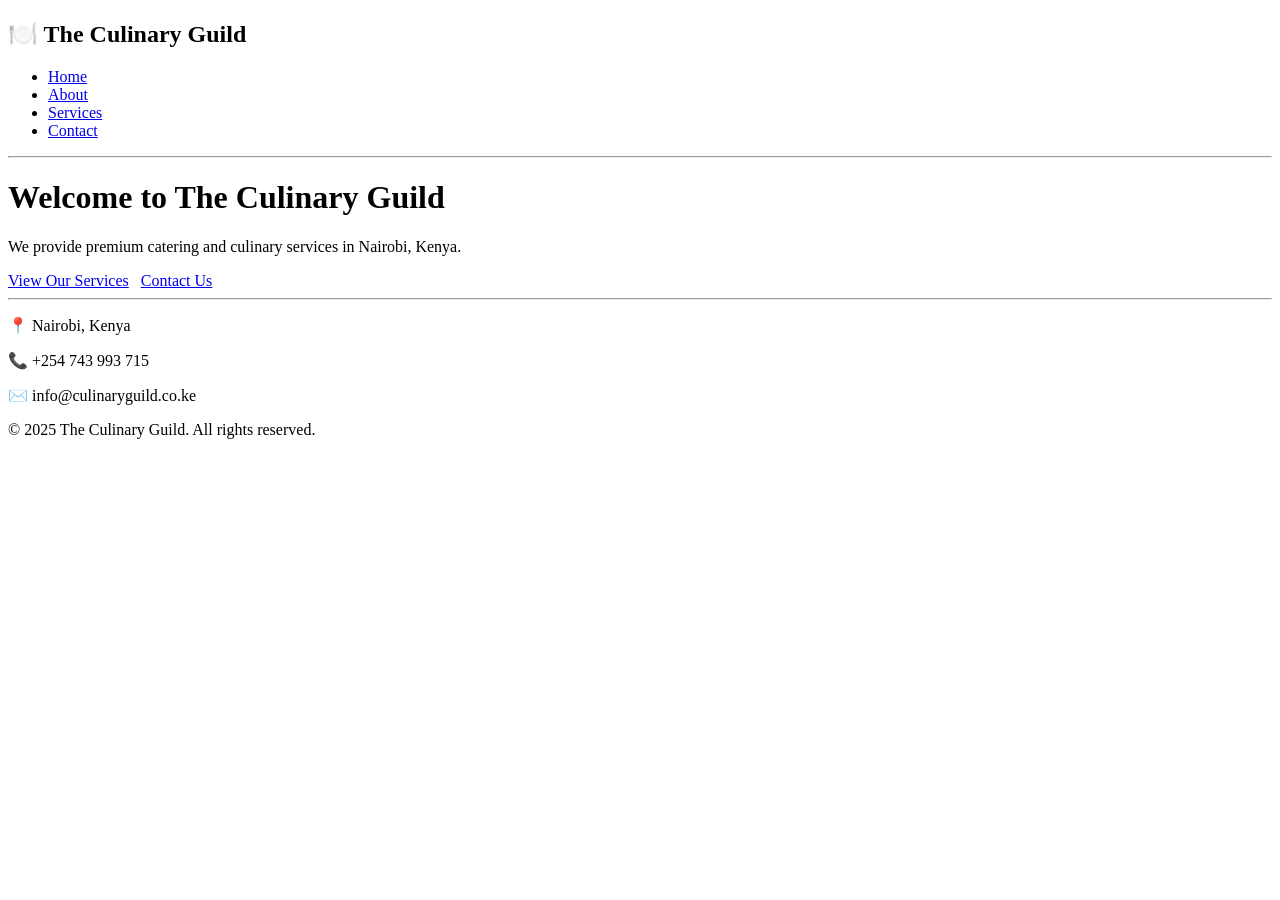
==== Index.html @ 1727cf06 "Add basic index.html with navbar and footer" ====
<!DOCTYPE html>
<html lang="en">
<head>
    <meta charset="UTF-8">
    <meta name="viewport" content="width=device-width, initial-scale=1.0">
    <title>The Culinary Guild</title>
</head>
<body>

    <!-- NAVBAR -->
    <nav>
        <h2>🍽️ The Culinary Guild</h2>
        <ul>
            <li><a href="index.html">Home</a></li>
            <li><a href="about.html">About</a></li>
            <li><a href="services.html">Services</a></li>
            <li><a href="contact.html">Contact</a></li>
        </ul>
    </nav>

    <hr>

    <!-- MAIN CONTENT -->
    <main>
        <h1>Welcome to The Culinary Guild</h1>
        <p>We provide premium catering and culinary services in Nairobi, Kenya.</p>
        <a href="services.html">View Our Services</a>
        &nbsp;
        <a href="contact.html">Contact Us</a>
    </main>

    <hr>

    <!-- FOOTER -->
    <footer>
        <p>📍 Nairobi, Kenya</p>
        <p>📞 +254 743 993 715</p>
        <p>✉️ info@culinaryguild.co.ke</p>
        <p>&copy; 2025 The Culinary Guild. All rights reserved.</p>
    </footer>

</body>
</html>
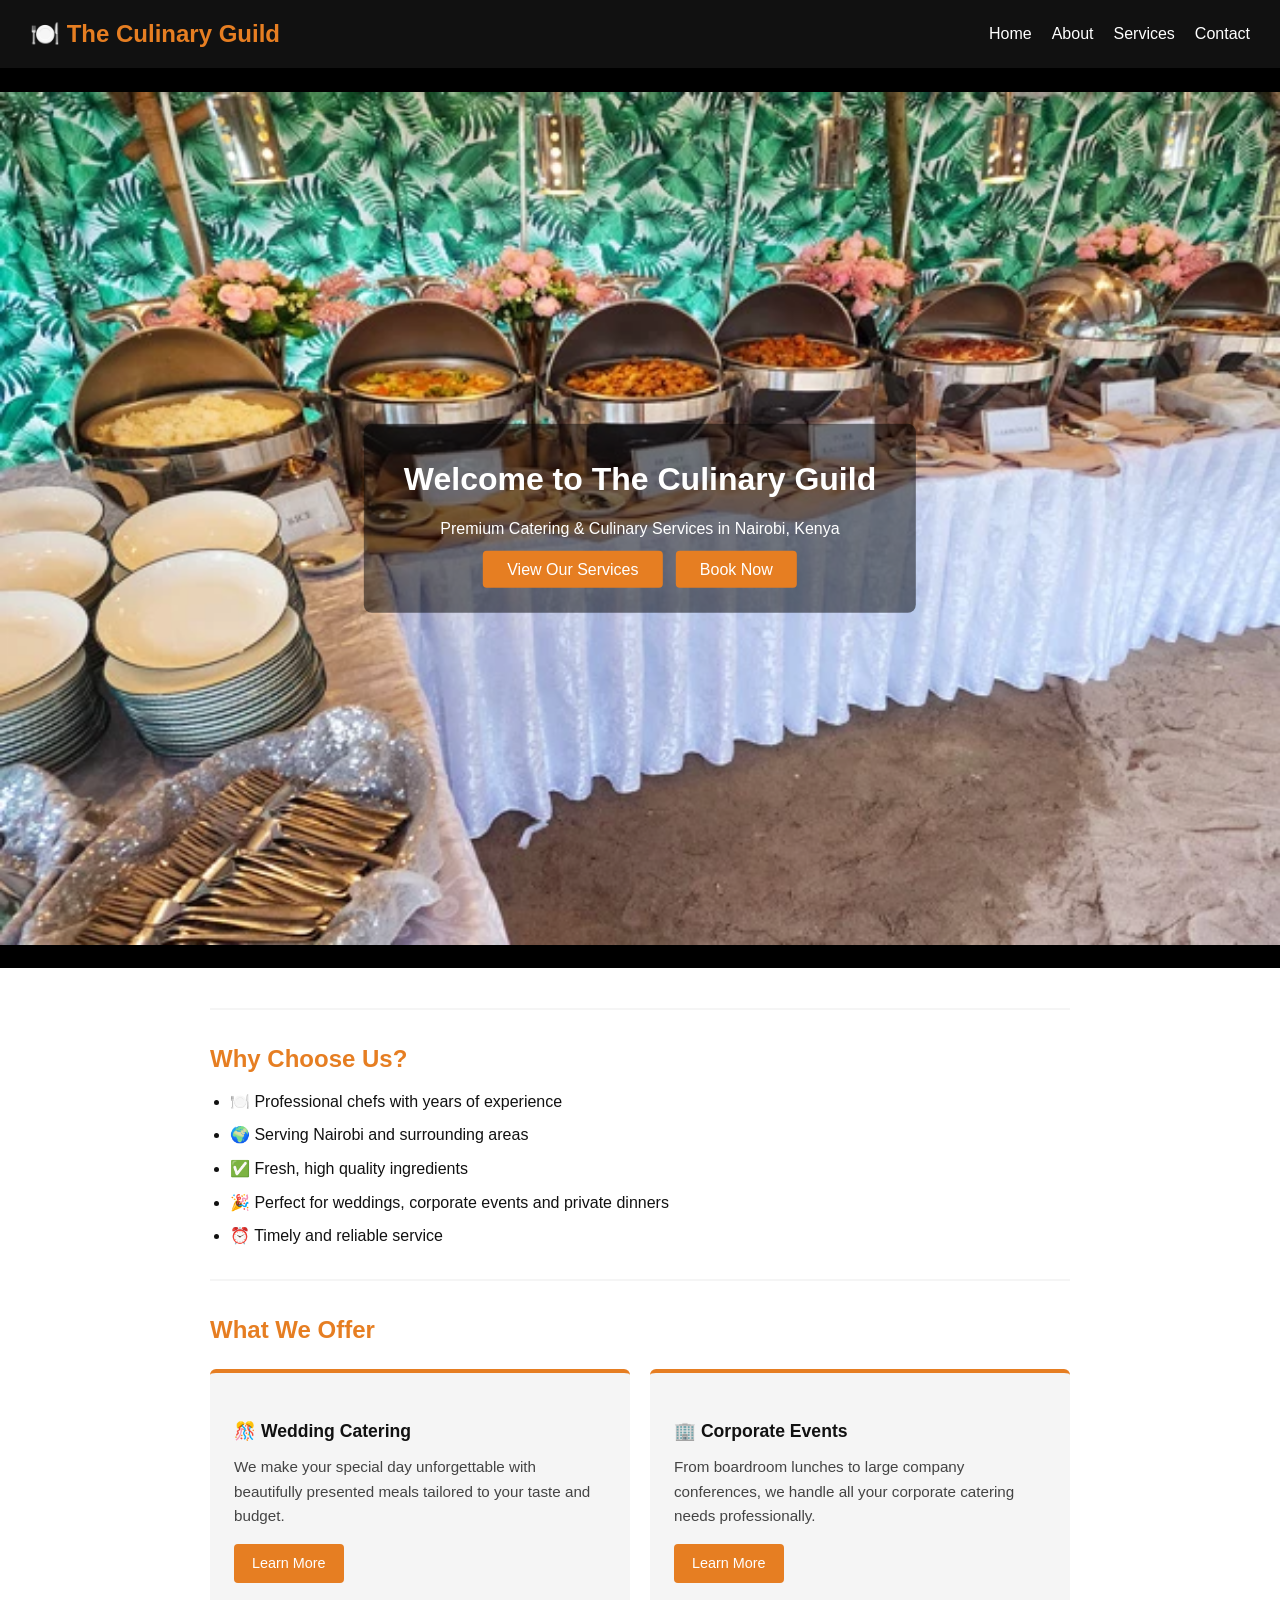
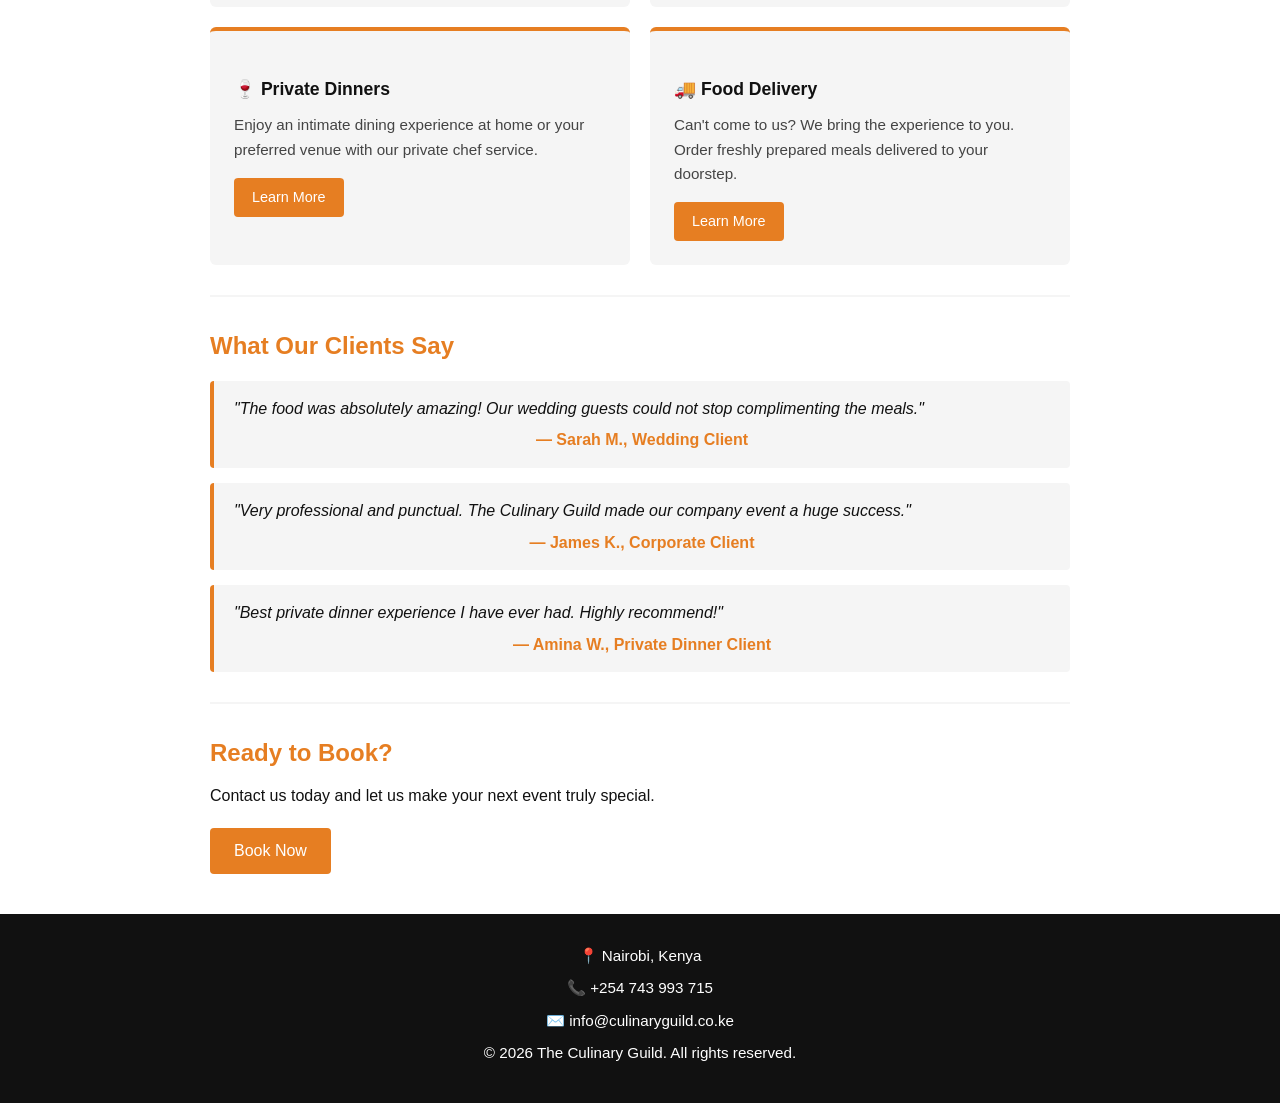
==== commit 48c053d8: "Add css in the website" ====
--- a/Index.html
+++ b/Index.html
@@ -3,6 +3,7 @@
 <head>
     <meta charset="UTF-8">
     <meta name="viewport" content="width=device-width, initial-scale=1.0">
+    <link rel="stylesheet" href="style.css">
     <title>The Culinary Guild</title>
 </head>
 <body>
@@ -18,26 +19,124 @@
         </ul>
     </nav>
 
-    <hr>
+    <!-- HERO / HEADER WITH IMAGES -->
+    <header class="hero">
+        <div class="slides">
+            <div class="slide active">
+                <img src="catering-service.webp" alt="Catering Service">
+            </div>
+            <div class="slide">
+                <img src="1c682c1e2eb0b78a.jpeg" alt="Food Buffet">
+            </div>
+            <div class="slide">
+                <img src="GES624-Catering-Professional-935x572.jpg" alt="Professional Catering">
+            </div>
+        </div>
+        <div class="hero-text">
+            <h1>Welcome to The Culinary Guild</h1>
+            <p>Premium Catering &amp; Culinary Services in Nairobi, Kenya</p>
+            <a href="services.html">View Our Services</a>
+            &nbsp;
+            <a href="contact.html">Book Now</a>
+        </div>
+    </header>
 
     <!-- MAIN CONTENT -->
     <main>
-        <h1>Welcome to The Culinary Guild</h1>
-        <p>We provide premium catering and culinary services in Nairobi, Kenya.</p>
-        <a href="services.html">View Our Services</a>
-        &nbsp;
-        <a href="contact.html">Contact Us</a>
+
+        <hr>
+
+        <!-- WHY CHOOSE US -->
+        <h2>Why Choose Us?</h2>
+        <ul>
+            <li>🍽️ Professional chefs with years of experience</li>
+            <li>🌍 Serving Nairobi and surrounding areas</li>
+            <li>✅ Fresh, high quality ingredients</li>
+            <li>🎉 Perfect for weddings, corporate events and private dinners</li>
+            <li>⏰ Timely and reliable service</li>
+        </ul>
+
+        <hr>
+
+        <!-- WHAT WE OFFER - CARDS -->
+        <h2>What We Offer</h2>
+
+        <div class="cards">
+            <div class="card">
+                <h3>🎊 Wedding Catering</h3>
+                <p>We make your special day unforgettable with beautifully presented meals tailored to your taste and budget.</p>
+                <a href="services.html">Learn More</a>
+            </div>
+            <div class="card">
+                <h3>🏢 Corporate Events</h3>
+                <p>From boardroom lunches to large company conferences, we handle all your corporate catering needs professionally.</p>
+                <a href="services.html">Learn More</a>
+            </div>
+            <div class="card">
+                <h3>🍷 Private Dinners</h3>
+                <p>Enjoy an intimate dining experience at home or your preferred venue with our private chef service.</p>
+                <a href="services.html">Learn More</a>
+            </div>
+            <div class="card">
+                <h3>🚚 Food Delivery</h3>
+                <p>Can't come to us? We bring the experience to you. Order freshly prepared meals delivered to your doorstep.</p>
+                <a href="services.html">Learn More</a>
+            </div>
+        </div>
+
+        <hr>
+
+        <!-- TESTIMONIALS -->
+        <h2>What Our Clients Say</h2>
+
+        <blockquote>
+            <p>"The food was absolutely amazing! Our wedding guests could not stop complimenting the meals."</p>
+            <footer>— Sarah M., Wedding Client</footer>
+        </blockquote>
+
+        <blockquote>
+            <p>"Very professional and punctual. The Culinary Guild made our company event a huge success."</p>
+            <footer>— James K., Corporate Client</footer>
+        </blockquote>
+
+        <blockquote>
+            <p>"Best private dinner experience I have ever had. Highly recommend!"</p>
+            <footer>— Amina W., Private Dinner Client</footer>
+        </blockquote>
+
+        <hr>
+
+        <!-- CALL TO ACTION -->
+        <h2>Ready to Book?</h2>
+        <p>Contact us today and let us make your next event truly special.</p>
+        <a href="contact.html">Book Now</a>
+
     </main>
-
-    <hr>
 
     <!-- FOOTER -->
     <footer>
         <p>📍 Nairobi, Kenya</p>
         <p>📞 +254 743 993 715</p>
         <p>✉️ info@culinaryguild.co.ke</p>
-        <p>&copy; 2025 The Culinary Guild. All rights reserved.</p>
+        <p>&copy; 2026 The Culinary Guild. All rights reserved.</p>
     </footer>
+
+    <script>
+        const slides = document.querySelectorAll('.slide');
+        let current = 0;
+
+        function showSlide(index) {
+            slides.forEach(slide => slide.classList.remove('active'));
+            slides[index].classList.add('active');
+        }
+
+        function nextSlide() {
+            current = (current + 1) % slides.length;
+            showSlide(current);
+        }
+
+        setInterval(nextSlide, 3000);
+    </script>
 
 </body>
 </html>
--- a/style.css
+++ b/style.css
@@ -0,0 +1,301 @@
+/* ── GLOBAL RESET ── */
+* {
+    margin: 0;
+    padding: 0;
+    box-sizing: border-box;
+}
+
+/* ── COLOURS ── */
+:root {
+    --white: #ffffff;
+    --orange: #e67e22;
+    --black: #111111;
+    --light-gray: #f5f5f5;
+    --dark-orange: #ca6f1e;
+}
+
+/* ── BODY ── */
+body {
+    font-family: Arial, sans-serif;
+    background-color: var(--white);
+    color: var(--black);
+    line-height: 1.6;
+}
+
+/* ── NAVBAR ── */
+nav {
+    background-color: var(--black);
+    padding: 15px 30px;
+    display: flex;
+    align-items: center;
+    justify-content: space-between;
+}
+
+nav h2 {
+    color: var(--orange);
+}
+
+nav ul {
+    list-style: none;
+    display: flex;
+    gap: 20px;
+}
+
+nav ul li a {
+    color: var(--white);
+    text-decoration: none;
+    font-size: 1rem;
+}
+
+nav ul li a:hover {
+    color: var(--orange);
+}
+
+/* ── HERO ── */
+.hero {
+    position: relative;
+    width: 100%;
+    height: 100vh;
+    overflow: hidden;
+    background-color: #000;
+}
+
+.slides {
+    width: 100%;
+    height: 100%;
+}
+
+.slide {
+    display: none;
+    width: 100%;
+    height: 100%;
+    opacity: 0;
+    transition: opacity 0.8s ease-in-out;
+}
+
+.slide.active {
+    display: block;
+    opacity: 1;
+}
+
+.slide img {
+    width: 100%;
+    height: 100vh;
+    object-fit: contain;
+}
+
+.hero-text {
+    position: absolute;
+    top: 50%;
+    left: 50%;
+    transform: translate(-50%, -50%);
+    text-align: center;
+    color: var(--white);
+    background-color: rgba(0, 0, 0, 0.5);
+    padding: 30px 40px;
+    border-radius: 8px;
+}
+
+.hero-text h1 {
+    font-size: 2rem;
+    color: var(--white);
+    margin-bottom: 10px;
+}
+
+.hero-text p {
+    font-size: 1rem;
+    color: var(--white);
+    margin-bottom: 16px;
+}
+
+.hero-text a {
+    background-color: var(--orange);
+    color: var(--white);
+    padding: 10px 24px;
+    text-decoration: none;
+    border-radius: 4px;
+    margin-top: 0;
+}
+
+.hero-text a:hover {
+    background-color: var(--dark-orange);
+}
+
+/* ── MAIN ── */
+main {
+    max-width: 900px;
+    margin: 40px auto;
+    padding: 0 20px;
+}
+
+main h1 {
+    font-size: 2rem;
+    color: var(--black);
+    margin-bottom: 10px;
+}
+
+main h2 {
+    font-size: 1.5rem;
+    color: var(--orange);
+    margin: 30px 0 10px;
+}
+
+main h3 {
+    font-size: 1.1rem;
+    color: var(--black);
+    margin: 20px 0 6px;
+}
+
+main p {
+    font-size: 1rem;
+    color: var(--black);
+    margin-bottom: 10px;
+}
+
+main ul {
+    padding-left: 20px;
+    margin-bottom: 10px;
+}
+
+main ul li {
+    margin-bottom: 8px;
+    font-size: 1rem;
+}
+
+/* ── LINKS / BUTTONS ── */
+main a {
+    display: inline-block;
+    background-color: var(--orange);
+    color: var(--white);
+    padding: 10px 24px;
+    text-decoration: none;
+    border-radius: 4px;
+    margin-top: 10px;
+}
+
+main a:hover {
+    background-color: var(--dark-orange);
+}
+
+/* ── CARDS ── */
+.cards {
+    display: grid;
+    grid-template-columns: repeat(2, 1fr);
+    gap: 20px;
+    margin-top: 20px;
+}
+
+.card {
+    background-color: var(--light-gray);
+    border-top: 4px solid var(--orange);
+    border-radius: 6px;
+    padding: 24px;
+}
+
+.card h3 {
+    font-size: 1.1rem;
+    margin-bottom: 10px;
+    color: var(--black);
+}
+
+.card p {
+    font-size: 0.95rem;
+    color: #444;
+    margin-bottom: 16px;
+}
+
+.card a {
+    background-color: var(--orange);
+    color: var(--white);
+    padding: 8px 18px;
+    border-radius: 4px;
+    text-decoration: none;
+    font-size: 0.9rem;
+    display: inline-block;
+    margin-top: 0;
+}
+
+.card a:hover {
+    background-color: var(--dark-orange);
+}
+
+/* ── BLOCKQUOTE ── */
+blockquote {
+    background-color: var(--light-gray);
+    border-left: 4px solid var(--orange);
+    padding: 15px 20px;
+    margin: 15px 0;
+    border-radius: 4px;
+}
+
+blockquote p {
+    font-style: italic;
+    margin-bottom: 6px;
+}
+
+blockquote footer {
+    font-weight: bold;
+    color: var(--orange);
+    background: none;
+    padding: 0;
+}
+
+/* ── HR ── */
+hr {
+    border: none;
+    border-top: 2px solid var(--light-gray);
+    margin: 30px 0;
+}
+
+/* ── FOOTER ── */
+footer {
+    background-color: var(--black);
+    color: var(--white);
+    text-align: center;
+    padding: 30px 20px;
+}
+
+footer p {
+    margin-bottom: 8px;
+    font-size: 0.95rem;
+}
+
+/* ── RESPONSIVE HERO ── */
+@media (max-width: 600px) {
+    .hero {
+        height: 100vh;
+    }
+    .slide img {
+        height: 100vh;
+    }
+    .hero-text h1 {
+        font-size: 1.2rem;
+    }
+    .hero-text {
+        padding: 16px 20px;
+        width: 90%;
+    }
+}
+
+/* ── RESPONSIVE ── */
+@media (max-width: 600px) {
+    nav {
+        flex-direction: column;
+        gap: 10px;
+        text-align: center;
+    }
+
+    nav ul {
+        flex-direction: column;
+        gap: 10px;
+        align-items: center;
+    }
+
+    .cards {
+        grid-template-columns: 1fr;
+    }
+
+    main h1 {
+        font-size: 1.5rem;
+    }
+}
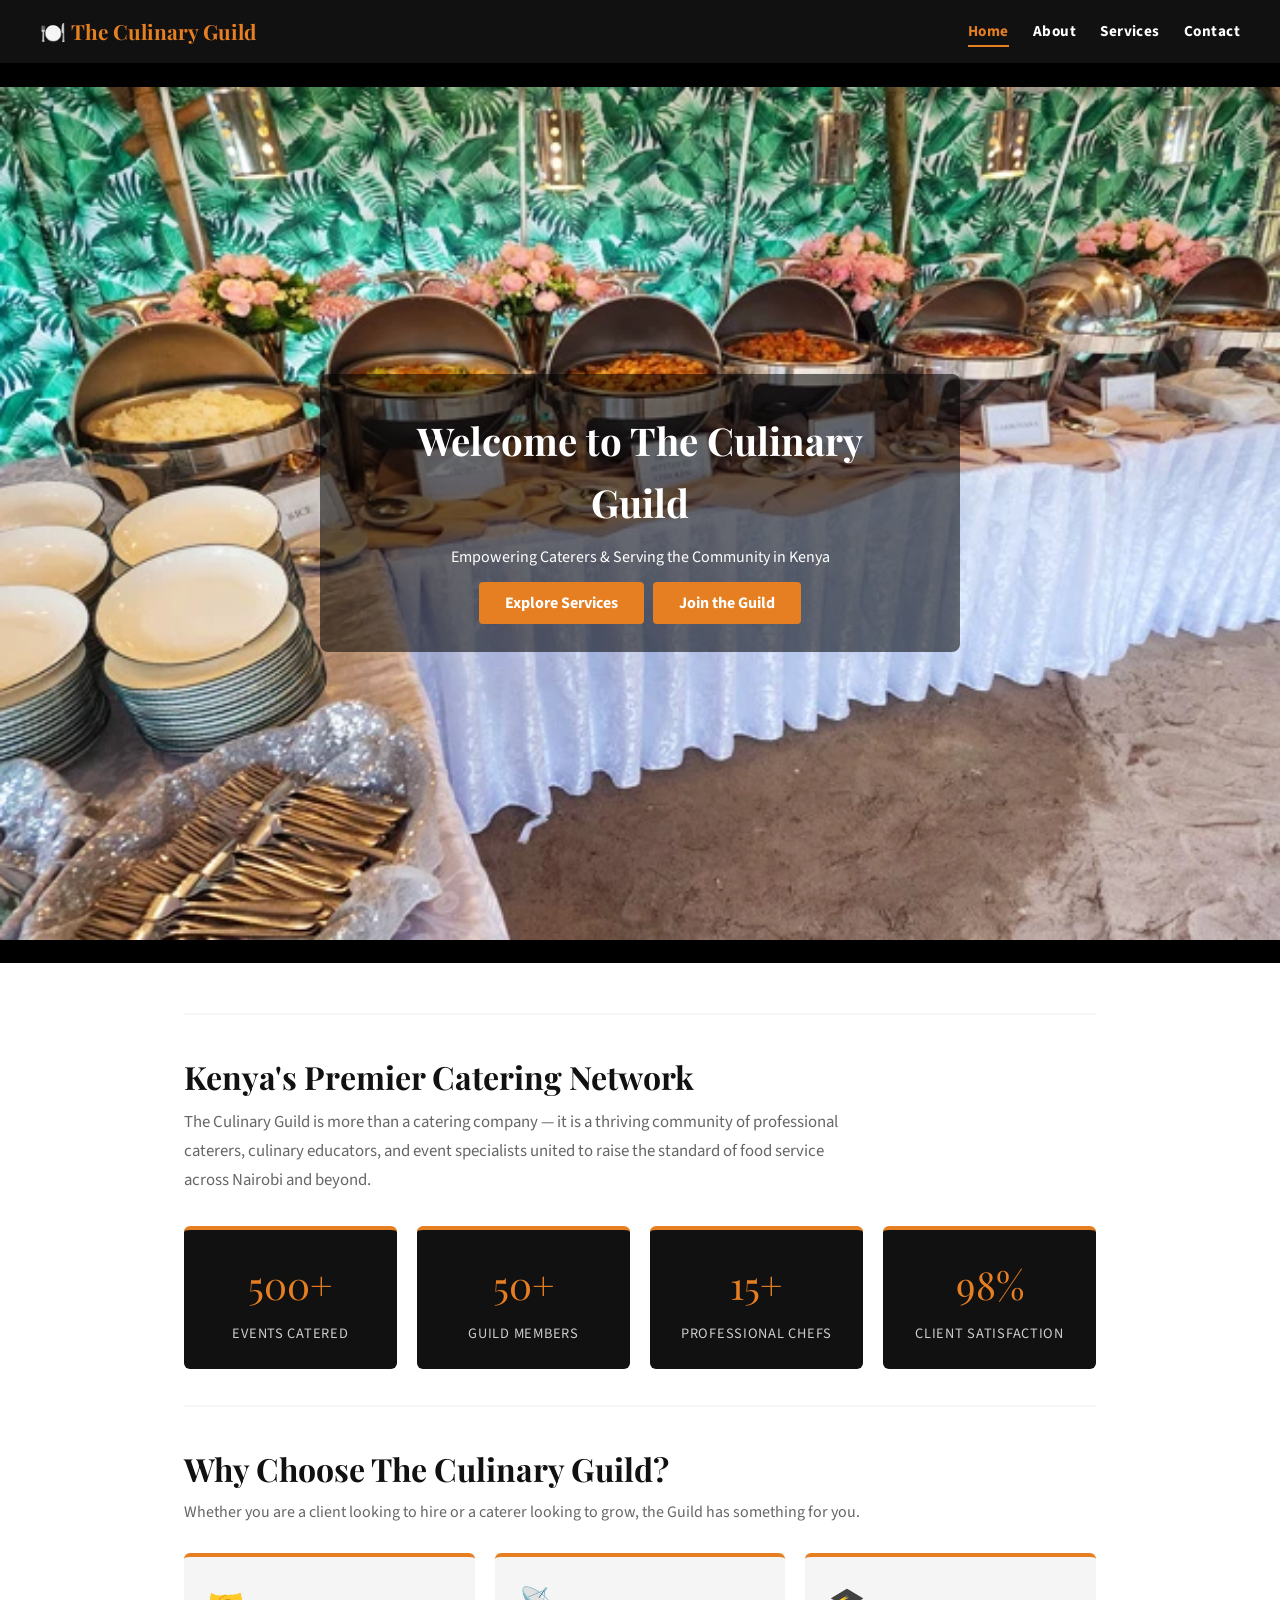
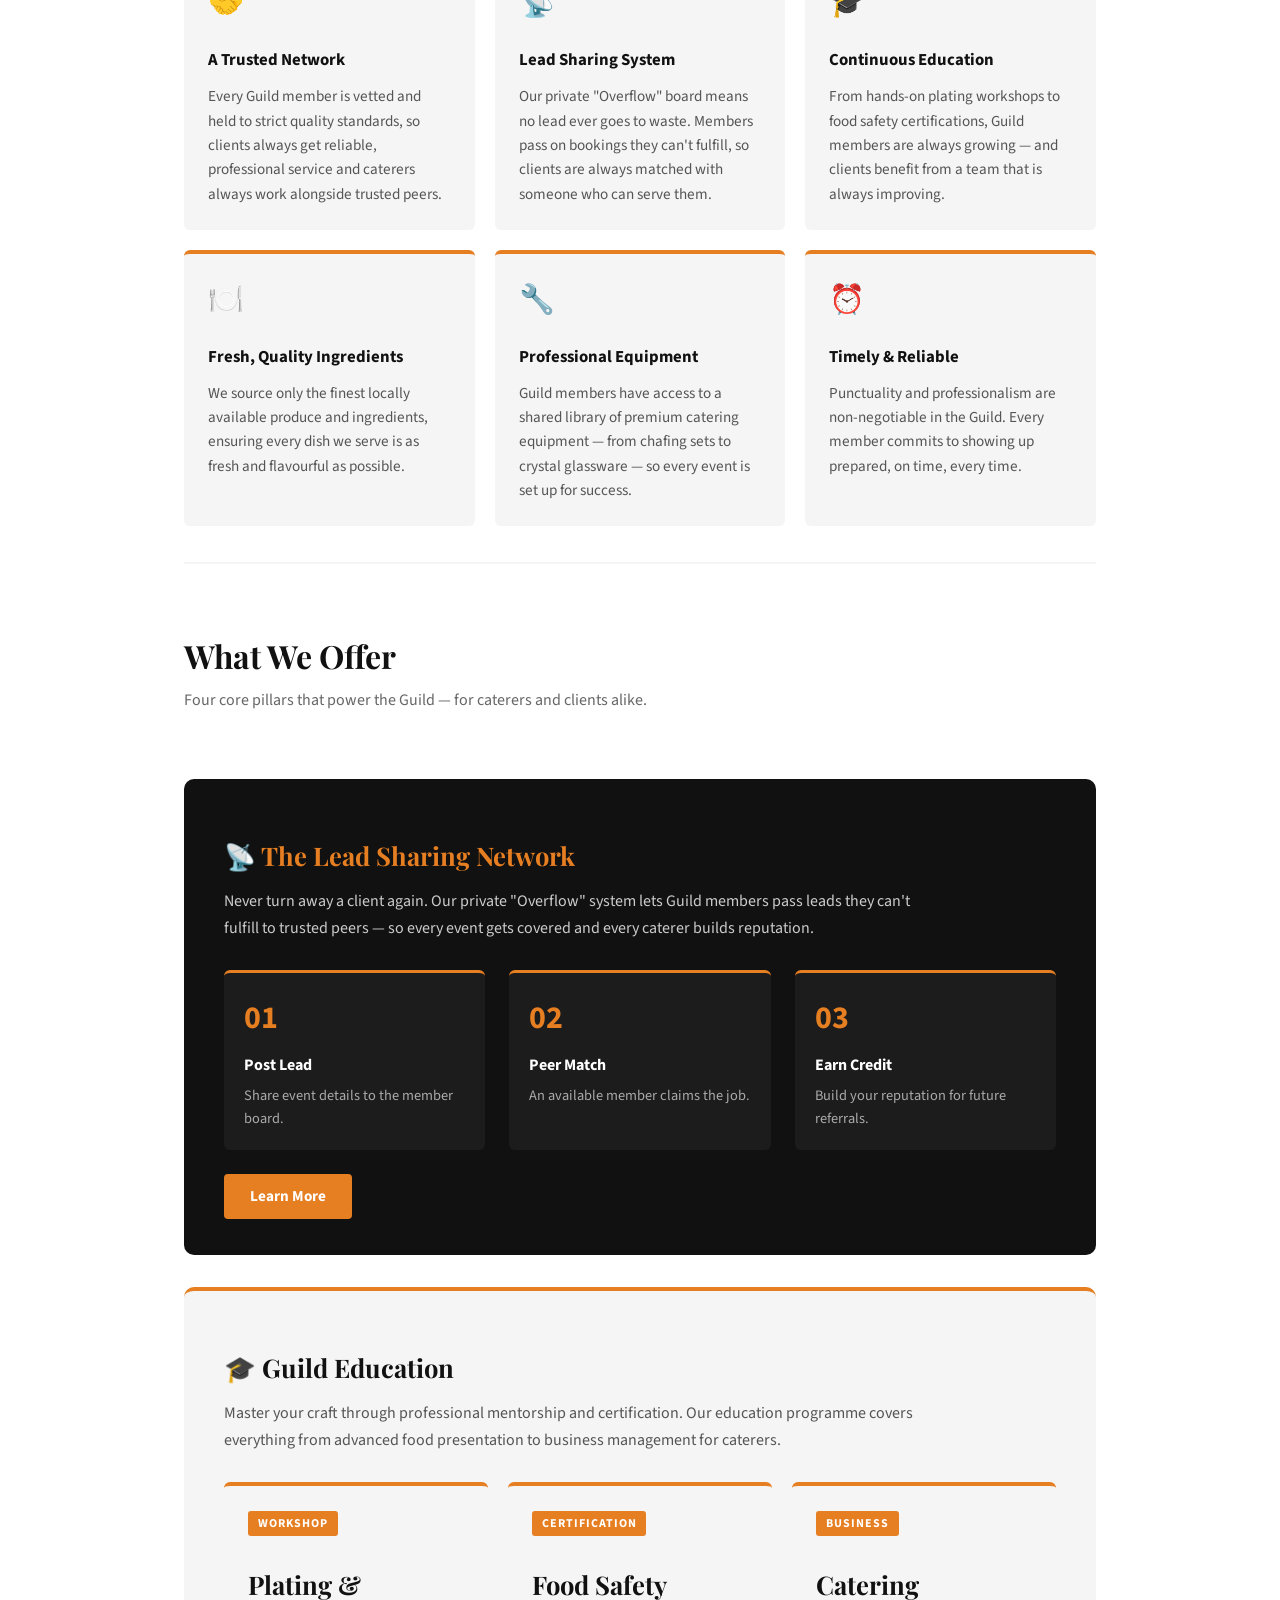
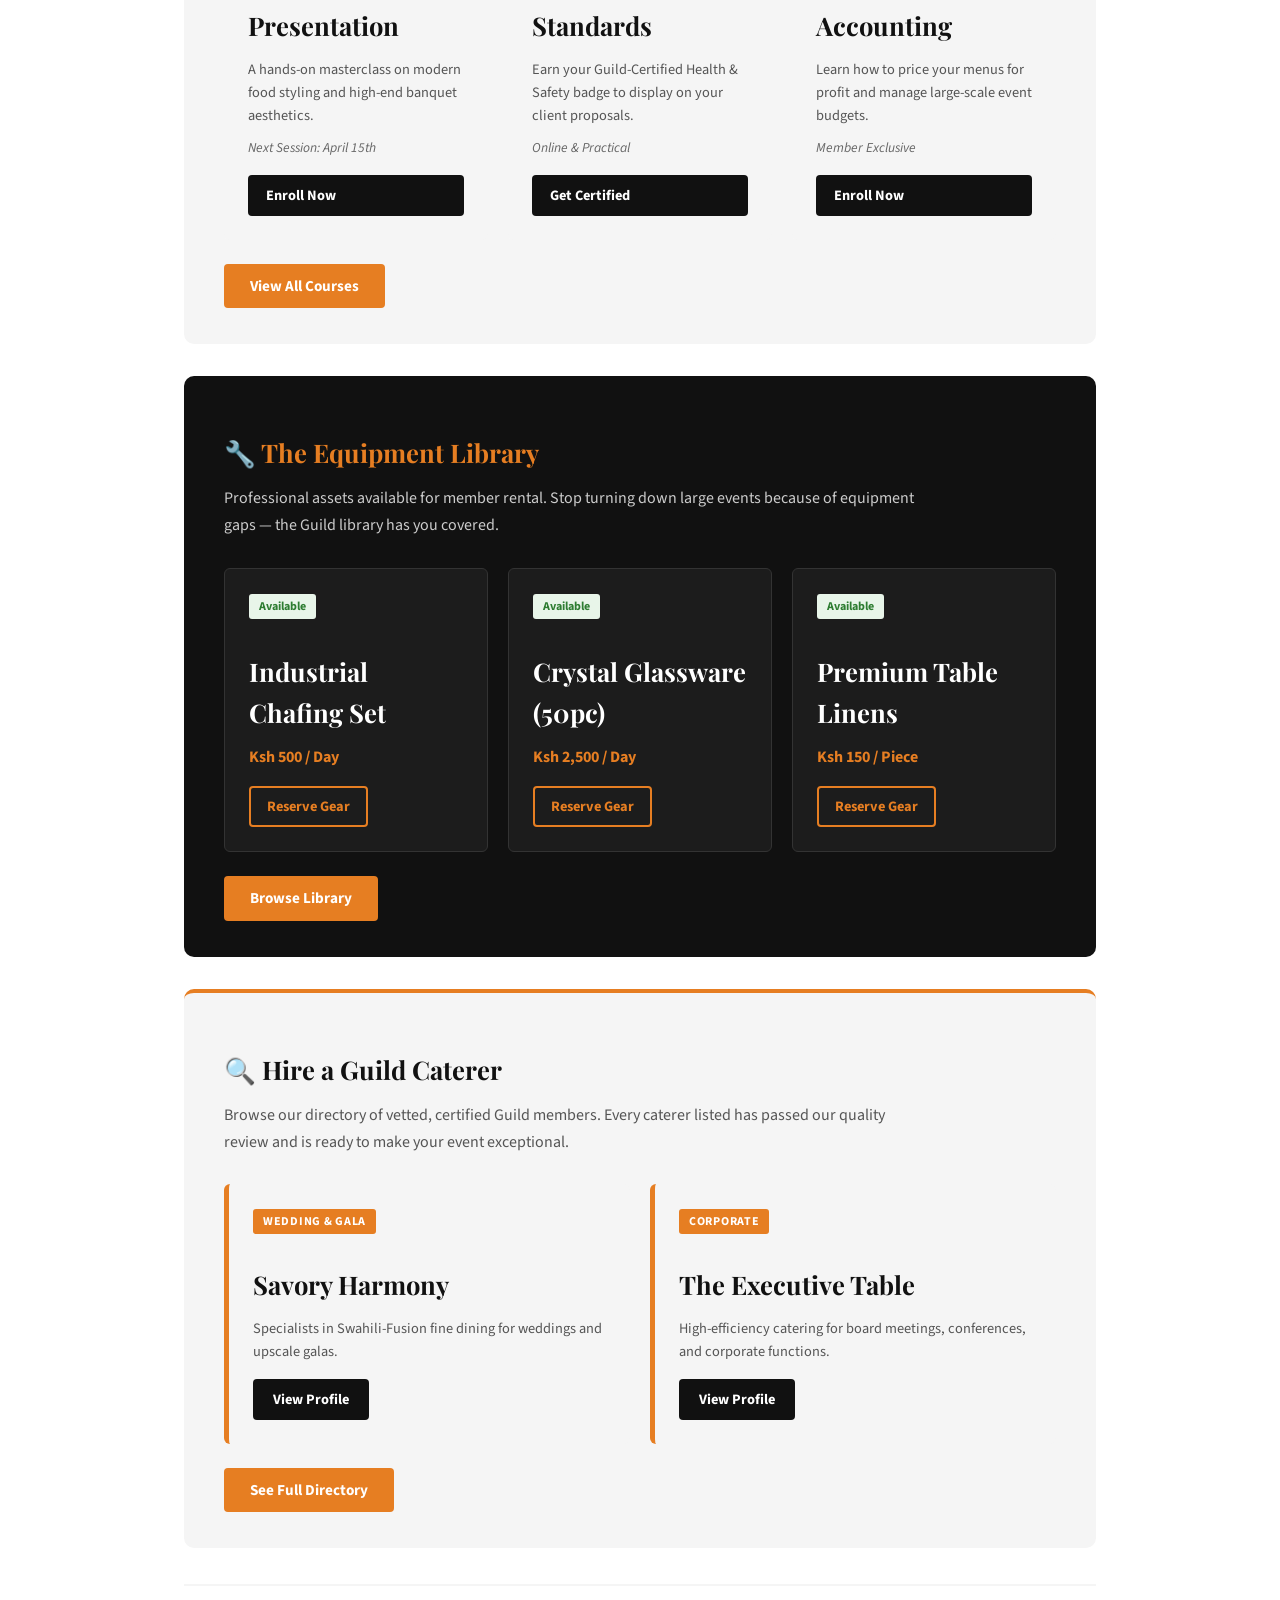
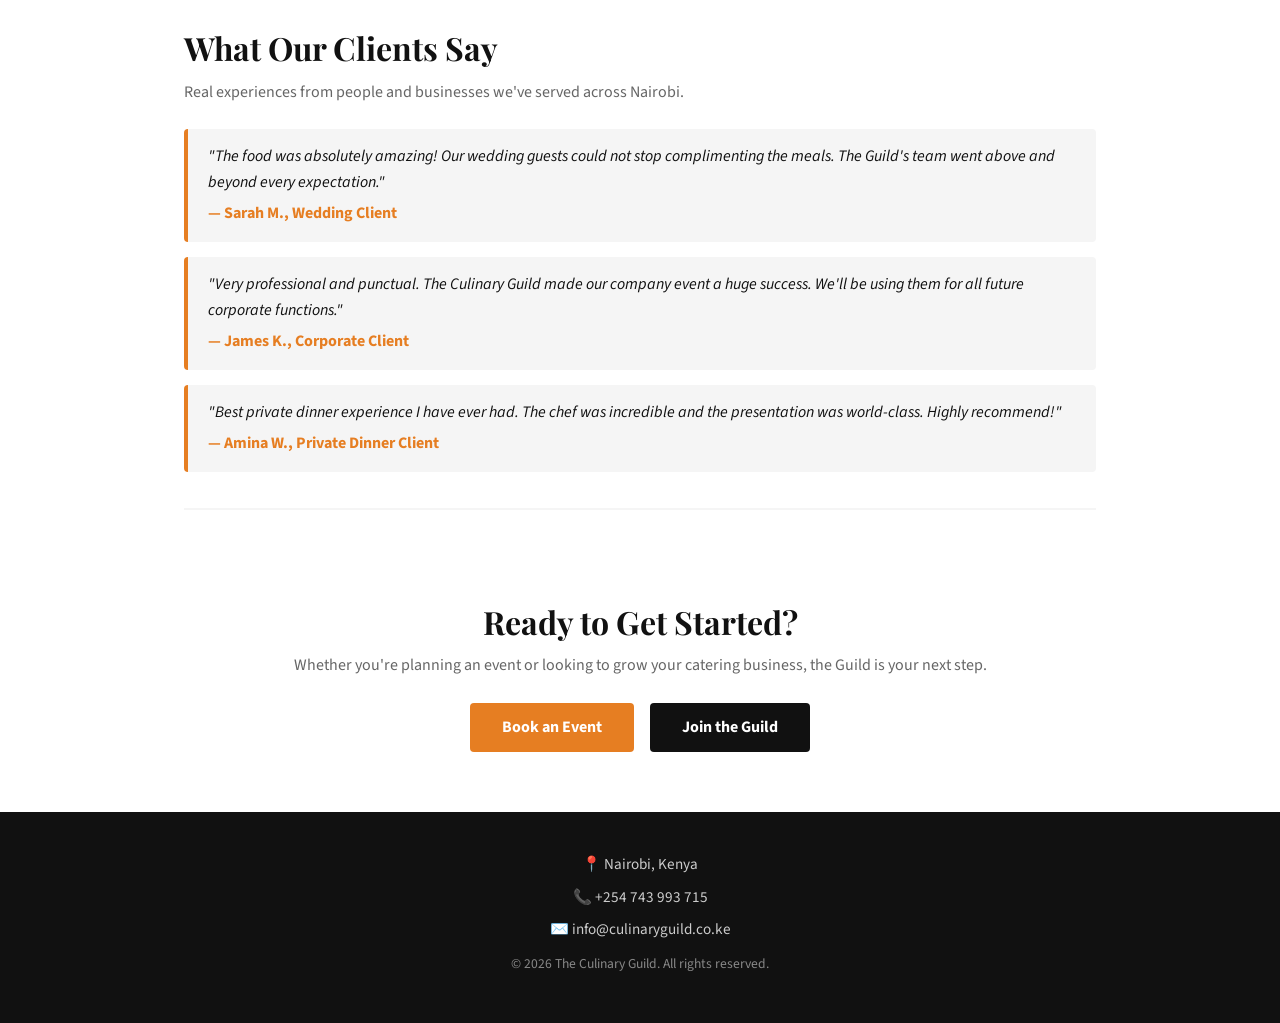
==== commit 2c10d914: "Add css in the website" ====
--- a/Index.html
+++ b/Index.html
@@ -3,23 +3,24 @@
 <head>
     <meta charset="UTF-8">
     <meta name="viewport" content="width=device-width, initial-scale=1.0">
+    <title>The Culinary Guild</title>
     <link rel="stylesheet" href="style.css">
-    <title>The Culinary Guild</title>
+    <link href="https://fonts.googleapis.com/css2?family=Playfair+Display:wght@700&family=Source+Sans+Pro:wght@400;700&display=swap" rel="stylesheet">
 </head>
 <body>
 
     <!-- NAVBAR -->
-    <nav>
-        <h2>🍽️ The Culinary Guild</h2>
-        <ul>
-            <li><a href="index.html">Home</a></li>
+    <nav class="navbar">
+        <h2 class="logo">🍽️ The Culinary Guild</h2>
+        <ul class="nav-links">
+            <li><a href="index.html" class="active">Home</a></li>
             <li><a href="about.html">About</a></li>
             <li><a href="services.html">Services</a></li>
             <li><a href="contact.html">Contact</a></li>
         </ul>
     </nav>
 
-    <!-- HERO / HEADER WITH IMAGES -->
+    <!-- HERO -->
     <header class="hero">
         <div class="slides">
             <div class="slide active">
@@ -34,91 +35,265 @@
         </div>
         <div class="hero-text">
             <h1>Welcome to The Culinary Guild</h1>
-            <p>Premium Catering &amp; Culinary Services in Nairobi, Kenya</p>
-            <a href="services.html">View Our Services</a>
+            <p>Empowering Caterers &amp; Serving the Community in Kenya</p>
+            <a href="services.html">Explore Services</a>
             &nbsp;
-            <a href="contact.html">Book Now</a>
+            <a href="contact.html">Join the Guild</a>
         </div>
     </header>
 
-    <!-- MAIN CONTENT -->
     <main>
 
         <hr>
 
-        <!-- WHY CHOOSE US -->
-        <h2>Why Choose Us?</h2>
-        <ul>
-            <li>🍽️ Professional chefs with years of experience</li>
-            <li>🌍 Serving Nairobi and surrounding areas</li>
-            <li>✅ Fresh, high quality ingredients</li>
-            <li>🎉 Perfect for weddings, corporate events and private dinners</li>
-            <li>⏰ Timely and reliable service</li>
-        </ul>
-
-        <hr>
-
-        <!-- WHAT WE OFFER - CARDS -->
-        <h2>What We Offer</h2>
-
-        <div class="cards">
-            <div class="card">
-                <h3>🎊 Wedding Catering</h3>
-                <p>We make your special day unforgettable with beautifully presented meals tailored to your taste and budget.</p>
-                <a href="services.html">Learn More</a>
-            </div>
-            <div class="card">
-                <h3>🏢 Corporate Events</h3>
-                <p>From boardroom lunches to large company conferences, we handle all your corporate catering needs professionally.</p>
-                <a href="services.html">Learn More</a>
-            </div>
-            <div class="card">
-                <h3>🍷 Private Dinners</h3>
-                <p>Enjoy an intimate dining experience at home or your preferred venue with our private chef service.</p>
-                <a href="services.html">Learn More</a>
-            </div>
-            <div class="card">
-                <h3>🚚 Food Delivery</h3>
-                <p>Can't come to us? We bring the experience to you. Order freshly prepared meals delivered to your doorstep.</p>
-                <a href="services.html">Learn More</a>
-            </div>
+        <!-- INTRO STATEMENT -->
+        <section class="intro-section">
+            <div class="section-header">
+                <h2>Kenya's Premier Catering Network</h2>
+                <p>The Culinary Guild is more than a catering company — it is a thriving community of professional caterers, culinary educators, and event specialists united to raise the standard of food service across Nairobi and beyond.</p>
+            </div>
+            <div class="stats-row">
+                <div class="stat-box">
+                    <span class="stat-num">500+</span>
+                    <span class="stat-label">Events Catered</span>
+                </div>
+                <div class="stat-box">
+                    <span class="stat-num">50+</span>
+                    <span class="stat-label">Guild Members</span>
+                </div>
+                <div class="stat-box">
+                    <span class="stat-num">15+</span>
+                    <span class="stat-label">Professional Chefs</span>
+                </div>
+                <div class="stat-box">
+                    <span class="stat-num">98%</span>
+                    <span class="stat-label">Client Satisfaction</span>
+                </div>
+            </div>
+        </section>
+
+        <hr>
+
+        <!-- WHY CHOOSE US — matching services page values -->
+        <section class="why-section">
+            <div class="section-header">
+                <h2>Why Choose The Culinary Guild?</h2>
+                <p>Whether you are a client looking to hire or a caterer looking to grow, the Guild has something for you.</p>
+            </div>
+
+            <div class="why-grid">
+                <div class="why-card">
+                    <span class="why-icon">🤝</span>
+                    <h3>A Trusted Network</h3>
+                    <p>Every Guild member is vetted and held to strict quality standards, so clients always get reliable, professional service and caterers always work alongside trusted peers.</p>
+                </div>
+                <div class="why-card">
+                    <span class="why-icon">📡</span>
+                    <h3>Lead Sharing System</h3>
+                    <p>Our private "Overflow" board means no lead ever goes to waste. Members pass on bookings they can't fulfill, so clients are always matched with someone who can serve them.</p>
+                </div>
+                <div class="why-card">
+                    <span class="why-icon">🎓</span>
+                    <h3>Continuous Education</h3>
+                    <p>From hands-on plating workshops to food safety certifications, Guild members are always growing — and clients benefit from a team that is always improving.</p>
+                </div>
+                <div class="why-card">
+                    <span class="why-icon">🍽️</span>
+                    <h3>Fresh, Quality Ingredients</h3>
+                    <p>We source only the finest locally available produce and ingredients, ensuring every dish we serve is as fresh and flavourful as possible.</p>
+                </div>
+                <div class="why-card">
+                    <span class="why-icon">🔧</span>
+                    <h3>Professional Equipment</h3>
+                    <p>Guild members have access to a shared library of premium catering equipment — from chafing sets to crystal glassware — so every event is set up for success.</p>
+                </div>
+                <div class="why-card">
+                    <span class="why-icon">⏰</span>
+                    <h3>Timely &amp; Reliable</h3>
+                    <p>Punctuality and professionalism are non-negotiable in the Guild. Every member commits to showing up prepared, on time, every time.</p>
+                </div>
+            </div>
+        </section>
+
+        <hr>
+
+        <!-- WHAT WE OFFER — matching services page exactly -->
+        <section class="offer-section">
+            <div class="section-header">
+                <h2>What We Offer</h2>
+                <p>Four core pillars that power the Guild — for caterers and clients alike.</p>
+            </div>
+
+            <!-- Lead Sharing -->
+            <div class="offer-block dark">
+                <div class="offer-text">
+                    <h3>📡 The Lead Sharing Network</h3>
+                    <p>Never turn away a client again. Our private "Overflow" system lets Guild members pass leads they can't fulfill to trusted peers — so every event gets covered and every caterer builds reputation.</p>
+                    <div class="process-steps">
+                        <div class="step">
+                            <span class="step-num">01</span>
+                            <h4>Post Lead</h4>
+                            <p>Share event details to the member board.</p>
+                        </div>
+                        <div class="step">
+                            <span class="step-num">02</span>
+                            <h4>Peer Match</h4>
+                            <p>An available member claims the job.</p>
+                        </div>
+                        <div class="step">
+                            <span class="step-num">03</span>
+                            <h4>Earn Credit</h4>
+                            <p>Build your reputation for future referrals.</p>
+                        </div>
+                    </div>
+                </div>
+                <a href="services.html" class="offer-link">Learn More</a>
+            </div>
+
+            <!-- Guild Education -->
+            <div class="offer-block light">
+                <div class="offer-text">
+                    <h3>🎓 Guild Education</h3>
+                    <p>Master your craft through professional mentorship and certification. Our education programme covers everything from advanced food presentation to business management for caterers.</p>
+                    <div class="education-grid home-edu-grid">
+                        <div class="edu-card">
+                            <div class="edu-content">
+                                <span class="edu-category">Workshop</span>
+                                <h3>Plating &amp; Presentation</h3>
+                                <p>A hands-on masterclass on modern food styling and high-end banquet aesthetics.</p>
+                                <span class="edu-date">Next Session: April 15th</span>
+                            </div>
+                            <a href="services.html" class="edu-link">Enroll Now</a>
+                        </div>
+                        <div class="edu-card">
+                            <div class="edu-content">
+                                <span class="edu-category">Certification</span>
+                                <h3>Food Safety Standards</h3>
+                                <p>Earn your Guild-Certified Health &amp; Safety badge to display on your client proposals.</p>
+                                <span class="edu-date">Online &amp; Practical</span>
+                            </div>
+                            <a href="services.html" class="edu-link">Get Certified</a>
+                        </div>
+                        <div class="edu-card">
+                            <div class="edu-content">
+                                <span class="edu-category">Business</span>
+                                <h3>Catering Accounting</h3>
+                                <p>Learn how to price your menus for profit and manage large-scale event budgets.</p>
+                                <span class="edu-date">Member Exclusive</span>
+                            </div>
+                            <a href="services.html" class="edu-link">Enroll Now</a>
+                        </div>
+                    </div>
+                </div>
+                <a href="services.html" class="offer-link">View All Courses</a>
+            </div>
+
+            <!-- Equipment Library -->
+            <div class="offer-block dark">
+                <div class="offer-text">
+                    <h3>🔧 The Equipment Library</h3>
+                    <p>Professional assets available for member rental. Stop turning down large events because of equipment gaps — the Guild library has you covered.</p>
+                    <div class="inventory-grid">
+                        <div class="item-card">
+                            <span class="badge">Available</span>
+                            <h3>Industrial Chafing Set</h3>
+                            <span class="price">Ksh 500 / Day</span>
+                            <a href="services.html" class="btn-outline">Reserve Gear</a>
+                        </div>
+                        <div class="item-card">
+                            <span class="badge">Available</span>
+                            <h3>Crystal Glassware (50pc)</h3>
+                            <span class="price">Ksh 2,500 / Day</span>
+                            <a href="services.html" class="btn-outline">Reserve Gear</a>
+                        </div>
+                        <div class="item-card">
+                            <span class="badge">Available</span>
+                            <h3>Premium Table Linens</h3>
+                            <span class="price">Ksh 150 / Piece</span>
+                            <a href="services.html" class="btn-outline">Reserve Gear</a>
+                        </div>
+                    </div>
+                </div>
+                <a href="services.html" class="offer-link">Browse Library</a>
+            </div>
+
+            <!-- Caterer Directory -->
+            <div class="offer-block light">
+                <div class="offer-text">
+                    <h3>🔍 Hire a Guild Caterer</h3>
+                    <p>Browse our directory of vetted, certified Guild members. Every caterer listed has passed our quality review and is ready to make your event exceptional.</p>
+                    <div class="caterer-grid">
+                        <article class="caterer-card">
+                            <div class="card-info">
+                                <span class="tag">Wedding &amp; Gala</span>
+                                <h3>Savory Harmony</h3>
+                                <p>Specialists in Swahili-Fusion fine dining for weddings and upscale galas.</p>
+                                <a href="services.html" class="btn-solid">View Profile</a>
+                            </div>
+                        </article>
+                        <article class="caterer-card">
+                            <div class="card-info">
+                                <span class="tag">Corporate</span>
+                                <h3>The Executive Table</h3>
+                                <p>High-efficiency catering for board meetings, conferences, and corporate functions.</p>
+                                <a href="services.html" class="btn-solid">View Profile</a>
+                            </div>
+                        </article>
+                    </div>
+                </div>
+                <a href="services.html" class="offer-link">See Full Directory</a>
+            </div>
+        </section>
+
+        <hr>
+
+        <!-- TESTIMONIALS -->
+        <section>
+            <div class="section-header">
+                <h2>What Our Clients Say</h2>
+                <p>Real experiences from people and businesses we've served across Nairobi.</p>
+            </div>
+
+            <blockquote>
+                <p>"The food was absolutely amazing! Our wedding guests could not stop complimenting the meals. The Guild's team went above and beyond every expectation."</p>
+                <footer>— Sarah M., Wedding Client</footer>
+            </blockquote>
+
+            <blockquote>
+                <p>"Very professional and punctual. The Culinary Guild made our company event a huge success. We'll be using them for all future corporate functions."</p>
+                <footer>— James K., Corporate Client</footer>
+            </blockquote>
+
+            <blockquote>
+                <p>"Best private dinner experience I have ever had. The chef was incredible and the presentation was world-class. Highly recommend!"</p>
+                <footer>— Amina W., Private Dinner Client</footer>
+            </blockquote>
+        </section>
+
+        <hr>
+
+        <!-- CALL TO ACTION -->
+        <section class="cta-section">
+            <div class="section-header">
+                <h2>Ready to Get Started?</h2>
+                <p>Whether you're planning an event or looking to grow your catering business, the Guild is your next step.</p>
+            </div>
+            <div class="cta-buttons">
+                <a href="contact.html" class="cta-primary">Book an Event</a>
+                <a href="services.html" class="cta-secondary">Join the Guild</a>
+            </div>
+        </section>
+
+    </main>
+
+    <!-- FOOTER -->
+    <footer class="footer">
+        <div class="footer-content">
+            <p>📍 Nairobi, Kenya</p>
+            <p>📞 +254 743 993 715</p>
+            <p>✉️ info@culinaryguild.co.ke</p>
+            <p>&copy; 2026 The Culinary Guild. All rights reserved.</p>
         </div>
-
-        <hr>
-
-        <!-- TESTIMONIALS -->
-        <h2>What Our Clients Say</h2>
-
-        <blockquote>
-            <p>"The food was absolutely amazing! Our wedding guests could not stop complimenting the meals."</p>
-            <footer>— Sarah M., Wedding Client</footer>
-        </blockquote>
-
-        <blockquote>
-            <p>"Very professional and punctual. The Culinary Guild made our company event a huge success."</p>
-            <footer>— James K., Corporate Client</footer>
-        </blockquote>
-
-        <blockquote>
-            <p>"Best private dinner experience I have ever had. Highly recommend!"</p>
-            <footer>— Amina W., Private Dinner Client</footer>
-        </blockquote>
-
-        <hr>
-
-        <!-- CALL TO ACTION -->
-        <h2>Ready to Book?</h2>
-        <p>Contact us today and let us make your next event truly special.</p>
-        <a href="contact.html">Book Now</a>
-
-    </main>
-
-    <!-- FOOTER -->
-    <footer>
-        <p>📍 Nairobi, Kenya</p>
-        <p>📞 +254 743 993 715</p>
-        <p>✉️ info@culinaryguild.co.ke</p>
-        <p>&copy; 2026 The Culinary Guild. All rights reserved.</p>
     </footer>
 
     <script>
--- a/style.css
+++ b/style.css
@@ -12,43 +12,58 @@
     --black: #111111;
     --light-gray: #f5f5f5;
     --dark-orange: #ca6f1e;
+    --mid-gray: #666666;
 }
 
 /* ── BODY ── */
 body {
-    font-family: Arial, sans-serif;
+    font-family: 'Source Sans Pro', Arial, sans-serif;
     background-color: var(--white);
     color: var(--black);
     line-height: 1.6;
 }
 
 /* ── NAVBAR ── */
-nav {
+.navbar {
     background-color: var(--black);
-    padding: 15px 30px;
+    padding: 15px 40px;
     display: flex;
     align-items: center;
     justify-content: space-between;
-}
-
-nav h2 {
-    color: var(--orange);
-}
-
-nav ul {
+    position: sticky;
+    top: 0;
+    z-index: 100;
+}
+
+.logo {
+    color: var(--orange);
+    font-family: 'Playfair Display', Georgia, serif;
+    font-size: 1.3rem;
+}
+
+.nav-links {
     list-style: none;
     display: flex;
-    gap: 20px;
-}
-
-nav ul li a {
-    color: var(--white);
-    text-decoration: none;
-    font-size: 1rem;
-}
-
-nav ul li a:hover {
-    color: var(--orange);
+    gap: 24px;
+}
+
+.nav-links li a {
+    color: var(--white);
+    text-decoration: none;
+    font-size: 0.95rem;
+    font-weight: 700;
+    letter-spacing: 0.03em;
+    padding-bottom: 3px;
+    transition: color 0.2s;
+}
+
+.nav-links li a:hover {
+    color: var(--orange);
+}
+
+.nav-links li a.active {
+    color: var(--orange);
+    border-bottom: 2px solid var(--orange);
 }
 
 /* ── HERO ── */
@@ -91,30 +106,32 @@
     transform: translate(-50%, -50%);
     text-align: center;
     color: var(--white);
-    background-color: rgba(0, 0, 0, 0.5);
-    padding: 30px 40px;
+    background-color: rgba(0, 0, 0, 0.55);
+    padding: 36px 48px;
     border-radius: 8px;
 }
 
 .hero-text h1 {
-    font-size: 2rem;
-    color: var(--white);
-    margin-bottom: 10px;
+    font-family: 'Playfair Display', Georgia, serif;
+    font-size: 2.4rem;
+    color: var(--white);
+    margin-bottom: 12px;
 }
 
 .hero-text p {
     font-size: 1rem;
     color: var(--white);
-    margin-bottom: 16px;
+    margin-bottom: 20px;
 }
 
 .hero-text a {
     background-color: var(--orange);
     color: var(--white);
-    padding: 10px 24px;
-    text-decoration: none;
-    border-radius: 4px;
-    margin-top: 0;
+    padding: 10px 26px;
+    text-decoration: none;
+    border-radius: 4px;
+    font-weight: 700;
+    transition: background-color 0.2s;
 }
 
 .hero-text a:hover {
@@ -123,19 +140,32 @@
 
 /* ── MAIN ── */
 main {
-    max-width: 900px;
-    margin: 40px auto;
-    padding: 0 20px;
-}
-
-main h1 {
+    max-width: 960px;
+    margin: 50px auto;
+    padding: 0 24px;
+}
+
+/* ── SECTION HEADER ── */
+.section-header {
+    margin-bottom: 24px;
+}
+
+.section-header h1,
+.section-header h2 {
+    font-family: 'Playfair Display', Georgia, serif;
     font-size: 2rem;
     color: var(--black);
-    margin-bottom: 10px;
+    margin-bottom: 6px;
+}
+
+.section-header p {
+    font-size: 1rem;
+    color: var(--mid-gray);
 }
 
 main h2 {
-    font-size: 1.5rem;
+    font-family: 'Playfair Display', Georgia, serif;
+    font-size: 1.7rem;
     color: var(--orange);
     margin: 30px 0 10px;
 }
@@ -163,17 +193,21 @@
 }
 
 /* ── LINKS / BUTTONS ── */
-main a {
-    display: inline-block;
-    background-color: var(--orange);
-    color: var(--white);
-    padding: 10px 24px;
-    text-decoration: none;
-    border-radius: 4px;
+main > a,
+main .section-header + a {
+    display: inline-block;
+    background-color: var(--orange);
+    color: var(--white);
+    padding: 10px 26px;
+    text-decoration: none;
+    border-radius: 4px;
+    font-weight: 700;
     margin-top: 10px;
-}
-
-main a:hover {
+    transition: background-color 0.2s;
+}
+
+main > a:hover,
+main .section-header + a:hover {
     background-color: var(--dark-orange);
 }
 
@@ -211,8 +245,9 @@
     border-radius: 4px;
     text-decoration: none;
     font-size: 0.9rem;
-    display: inline-block;
-    margin-top: 0;
+    font-weight: 700;
+    display: inline-block;
+    transition: background-color 0.2s;
 }
 
 .card a:hover {
@@ -244,58 +279,588 @@
 hr {
     border: none;
     border-top: 2px solid var(--light-gray);
-    margin: 30px 0;
+    margin: 36px 0;
 }
 
 /* ── FOOTER ── */
-footer {
+.footer {
     background-color: var(--black);
     color: var(--white);
     text-align: center;
-    padding: 30px 20px;
-}
-
-footer p {
+    padding: 40px 24px;
+}
+
+.footer-content p {
     margin-bottom: 8px;
     font-size: 0.95rem;
-}
-
-/* ── RESPONSIVE HERO ── */
+    color: #cccccc;
+}
+
+.footer-content p:last-child {
+    margin-top: 12px;
+    font-size: 0.85rem;
+    color: #888888;
+}
+
+/* ══════════════════════════════════════════
+   SERVICES PAGE COMPONENTS
+══════════════════════════════════════════ */
+
+.services-page {
+    max-width: 960px;
+    margin: 50px auto;
+    padding: 0 24px;
+}
+
+/* Section header inside services page */
+.services-page .section-header h2 {
+    font-family: 'Playfair Display', Georgia, serif;
+    font-size: 1.8rem;
+    color: var(--black);
+    margin-bottom: 6px;
+}
+
+/* ── PAGE HEADER ── */
+.services-page > header.section-header {
+    text-align: center;
+    margin-bottom: 48px;
+}
+
+.services-page > header.section-header h1 {
+    font-size: 2.4rem;
+}
+
+/* ── LEAD SHARING ── */
+.lead-sharing-container {
+    background-color: var(--black);
+    border-radius: 10px;
+    padding: 40px;
+    margin-bottom: 48px;
+}
+
+.lead-sharing-container .content-box h2 {
+    font-family: 'Playfair Display', Georgia, serif;
+    font-size: 1.8rem;
+    color: var(--orange);
+    margin-bottom: 12px;
+}
+
+.lead-sharing-container .content-box p {
+    color: #cccccc;
+    margin-bottom: 28px;
+    font-size: 1rem;
+}
+
+.process-steps {
+    display: grid;
+    grid-template-columns: repeat(3, 1fr);
+    gap: 24px;
+}
+
+.step {
+    background-color: #1c1c1c;
+    border-top: 3px solid var(--orange);
+    border-radius: 6px;
+    padding: 20px;
+}
+
+.step-num {
+    display: block;
+    font-size: 2rem;
+    font-weight: 700;
+    color: var(--orange);
+    margin-bottom: 8px;
+}
+
+.step h4 {
+    font-size: 1rem;
+    color: var(--white);
+    margin-bottom: 6px;
+}
+
+.step p {
+    font-size: 0.9rem;
+    color: #aaaaaa;
+    margin: 0;
+}
+
+/* ── EDUCATION ── */
+.education-section {
+    margin-bottom: 48px;
+}
+
+.education-grid {
+    display: grid;
+    grid-template-columns: repeat(3, 1fr);
+    gap: 20px;
+    margin-top: 24px;
+}
+
+.edu-card {
+    background-color: var(--light-gray);
+    border-top: 4px solid var(--orange);
+    border-radius: 6px;
+    padding: 24px;
+    display: flex;
+    flex-direction: column;
+    justify-content: space-between;
+    gap: 16px;
+}
+
+.edu-category {
+    display: inline-block;
+    background-color: var(--orange);
+    color: var(--white);
+    font-size: 0.75rem;
+    font-weight: 700;
+    letter-spacing: 0.08em;
+    text-transform: uppercase;
+    padding: 3px 10px;
+    border-radius: 3px;
+    margin-bottom: 8px;
+}
+
+.edu-content h3 {
+    font-size: 1.1rem;
+    color: var(--black);
+    margin-bottom: 8px;
+}
+
+.edu-content p {
+    font-size: 0.9rem;
+    color: #555;
+    margin-bottom: 10px;
+}
+
+.edu-date {
+    display: block;
+    font-size: 0.85rem;
+    color: var(--mid-gray);
+    font-style: italic;
+}
+
+.edu-link {
+    display: inline-block;
+    background-color: var(--black);
+    color: var(--white);
+    padding: 9px 18px;
+    border-radius: 4px;
+    text-decoration: none;
+    font-size: 0.9rem;
+    font-weight: 700;
+    transition: background-color 0.2s;
+}
+
+.edu-link:hover {
+    background-color: var(--orange);
+}
+
+/* ── EQUIPMENT LIBRARY ── */
+.library-section {
+    margin-bottom: 48px;
+}
+
+.inventory-grid {
+    display: grid;
+    grid-template-columns: repeat(3, 1fr);
+    gap: 20px;
+    margin-top: 24px;
+}
+
+.item-card {
+    background-color: var(--white);
+    border: 1px solid #e0e0e0;
+    border-radius: 6px;
+    padding: 24px;
+    position: relative;
+}
+
+.badge {
+    display: inline-block;
+    background-color: #e8f5e9;
+    color: #2e7d32;
+    font-size: 0.75rem;
+    font-weight: 700;
+    padding: 3px 10px;
+    border-radius: 3px;
+    margin-bottom: 12px;
+}
+
+.item-card h3 {
+    font-size: 1rem;
+    color: var(--black);
+    margin-bottom: 8px;
+}
+
+.price {
+    display: block;
+    font-size: 1rem;
+    font-weight: 700;
+    color: var(--orange);
+    margin-bottom: 16px;
+}
+
+.btn-outline {
+    display: inline-block;
+    border: 2px solid var(--orange);
+    color: var(--orange);
+    padding: 7px 16px;
+    border-radius: 4px;
+    text-decoration: none;
+    font-size: 0.9rem;
+    font-weight: 700;
+    transition: background-color 0.2s, color 0.2s;
+}
+
+.btn-outline:hover {
+    background-color: var(--orange);
+    color: var(--white);
+}
+
+/* ── CATERER DIRECTORY ── */
+.directory-section {
+    margin-bottom: 48px;
+}
+
+.caterer-grid {
+    display: grid;
+    grid-template-columns: repeat(2, 1fr);
+    gap: 20px;
+    margin-top: 24px;
+}
+
+.caterer-card {
+    background-color: var(--light-gray);
+    border-left: 5px solid var(--orange);
+    border-radius: 6px;
+    padding: 24px;
+}
+
+.tag {
+    display: inline-block;
+    background-color: var(--orange);
+    color: var(--white);
+    font-size: 0.75rem;
+    font-weight: 700;
+    letter-spacing: 0.06em;
+    text-transform: uppercase;
+    padding: 3px 10px;
+    border-radius: 3px;
+    margin-bottom: 10px;
+}
+
+.card-info h3 {
+    font-size: 1.15rem;
+    color: var(--black);
+    margin-bottom: 6px;
+}
+
+.card-info p {
+    font-size: 0.9rem;
+    color: #555;
+    margin-bottom: 16px;
+}
+
+.btn-solid {
+    display: inline-block;
+    background-color: var(--black);
+    color: var(--white);
+    padding: 9px 20px;
+    border-radius: 4px;
+    text-decoration: none;
+    font-size: 0.9rem;
+    font-weight: 700;
+    transition: background-color 0.2s;
+}
+
+.btn-solid:hover {
+    background-color: var(--orange);
+}
+
+/* ══════════════════════════════════════════
+   RESPONSIVE
+══════════════════════════════════════════ */
+
 @media (max-width: 600px) {
-    .hero {
-        height: 100vh;
-    }
-    .slide img {
-        height: 100vh;
-    }
-    .hero-text h1 {
-        font-size: 1.2rem;
-    }
-    .hero-text {
+    .navbar {
+        flex-direction: column;
+        gap: 12px;
+        text-align: center;
         padding: 16px 20px;
-        width: 90%;
-    }
-}
-
-/* ── RESPONSIVE ── */
-@media (max-width: 600px) {
-    nav {
-        flex-direction: column;
-        gap: 10px;
-        text-align: center;
-    }
-
-    nav ul {
+    }
+
+    .nav-links {
         flex-direction: column;
         gap: 10px;
         align-items: center;
     }
 
-    .cards {
+    .hero {
+        height: 100vh;
+    }
+
+    .slide img {
+        height: 100vh;
+    }
+
+    .hero-text {
+        padding: 20px 24px;
+        width: 90%;
+    }
+
+    .hero-text h1 {
+        font-size: 1.4rem;
+    }
+
+    .cards,
+    .process-steps,
+    .education-grid,
+    .inventory-grid,
+    .caterer-grid {
         grid-template-columns: 1fr;
     }
 
-    main h1 {
+    .section-header h1,
+    .section-header h2 {
         font-size: 1.5rem;
     }
+}
+
+/* ══════════════════════════════════════════
+   HOME PAGE COMPONENTS
+══════════════════════════════════════════ */
+
+/* ── INTRO / STATS ── */
+.intro-section {
+    margin-bottom: 10px;
+}
+
+.intro-section .section-header p {
+    max-width: 680px;
+    font-size: 1.05rem;
+    line-height: 1.7;
+}
+
+.stats-row {
+    display: grid;
+    grid-template-columns: repeat(4, 1fr);
+    gap: 20px;
+    margin-top: 32px;
+}
+
+.stat-box {
+    background-color: var(--black);
+    border-top: 4px solid var(--orange);
+    border-radius: 6px;
+    padding: 24px 16px;
+    text-align: center;
+}
+
+.stat-num {
+    display: block;
+    font-family: 'Playfair Display', Georgia, serif;
+    font-size: 2.4rem;
+    color: var(--orange);
+    margin-bottom: 6px;
+}
+
+.stat-label {
+    display: block;
+    font-size: 0.9rem;
+    color: #cccccc;
+    text-transform: uppercase;
+    letter-spacing: 0.05em;
+}
+
+/* ── WHY SECTION ── */
+.why-section {
+    margin-bottom: 10px;
+}
+
+.why-grid {
+    display: grid;
+    grid-template-columns: repeat(3, 1fr);
+    gap: 20px;
+    margin-top: 28px;
+}
+
+.why-card {
+    background-color: var(--light-gray);
+    border-top: 4px solid var(--orange);
+    border-radius: 6px;
+    padding: 24px;
+}
+
+.why-icon {
+    font-size: 1.8rem;
+    display: block;
+    margin-bottom: 12px;
+}
+
+.why-card h3 {
+    font-size: 1.05rem;
+    font-weight: 700;
+    color: var(--black);
+    margin-bottom: 10px;
+}
+
+.why-card p {
+    font-size: 0.95rem;
+    color: #555;
+    line-height: 1.6;
+    margin: 0;
+}
+
+/* ── OFFER BLOCKS ── */
+.offer-section {
+    display: flex;
+    flex-direction: column;
+    gap: 32px;
+}
+
+.offer-block {
+    border-radius: 10px;
+    padding: 36px 40px;
+}
+
+.offer-block.dark {
+    background-color: var(--black);
+}
+
+.offer-block.dark .offer-text h3 {
+    color: var(--orange);
+}
+
+.offer-block.dark .offer-text > p {
+    color: #cccccc;
+}
+
+.offer-block.light {
+    background-color: var(--light-gray);
+    border-top: 4px solid var(--orange);
+}
+
+.offer-block.light .offer-text h3 {
+    color: var(--black);
+}
+
+.offer-block.light .offer-text > p {
+    color: #555;
+}
+
+.offer-text h3 {
+    font-family: 'Playfair Display', Georgia, serif;
+    font-size: 1.6rem;
+    margin-bottom: 12px;
+}
+
+.offer-text > p {
+    font-size: 1rem;
+    margin-bottom: 28px;
+    max-width: 700px;
+    line-height: 1.7;
+}
+
+.offer-link {
+    display: inline-block;
+    margin-top: 24px;
+    background-color: var(--orange);
+    color: var(--white);
+    padding: 10px 26px;
+    border-radius: 4px;
+    text-decoration: none;
+    font-weight: 700;
+    font-size: 0.95rem;
+    transition: background-color 0.2s;
+}
+
+.offer-link:hover {
+    background-color: var(--dark-orange);
+}
+
+/* Dark block overrides for nested light cards */
+.offer-block.dark .item-card {
+    background-color: #1c1c1c;
+    border-color: #333;
+}
+
+.offer-block.dark .item-card h3 {
+    color: var(--white);
+}
+
+/* Home page education grid — 3 columns inside offer block */
+.home-edu-grid {
+    grid-template-columns: repeat(3, 1fr);
+}
+
+/* ── CTA SECTION ── */
+.cta-section {
+    text-align: center;
+    padding: 20px 0 10px;
+}
+
+.cta-buttons {
+    display: flex;
+    gap: 16px;
+    justify-content: center;
+    margin-top: 20px;
+    flex-wrap: wrap;
+}
+
+.cta-primary {
+    display: inline-block;
+    background-color: var(--orange);
+    color: var(--white);
+    padding: 12px 32px;
+    border-radius: 4px;
+    text-decoration: none;
+    font-weight: 700;
+    font-size: 1rem;
+    transition: background-color 0.2s;
+}
+
+.cta-primary:hover {
+    background-color: var(--dark-orange);
+}
+
+.cta-secondary {
+    display: inline-block;
+    background-color: var(--black);
+    color: var(--white);
+    padding: 12px 32px;
+    border-radius: 4px;
+    text-decoration: none;
+    font-weight: 700;
+    font-size: 1rem;
+    transition: background-color 0.2s;
+}
+
+.cta-secondary:hover {
+    background-color: #333;
+}
+
+/* ── RESPONSIVE HOME ── */
+@media (max-width: 768px) {
+    .stats-row {
+        grid-template-columns: repeat(2, 1fr);
+    }
+
+    .why-grid {
+        grid-template-columns: repeat(2, 1fr);
+    }
+
+    .home-edu-grid {
+        grid-template-columns: 1fr;
+    }
+
+    .offer-block {
+        padding: 24px 20px;
+    }
+}
+
+@media (max-width: 600px) {
+    .stats-row,
+    .why-grid {
+        grid-template-columns: 1fr;
+    }
 }
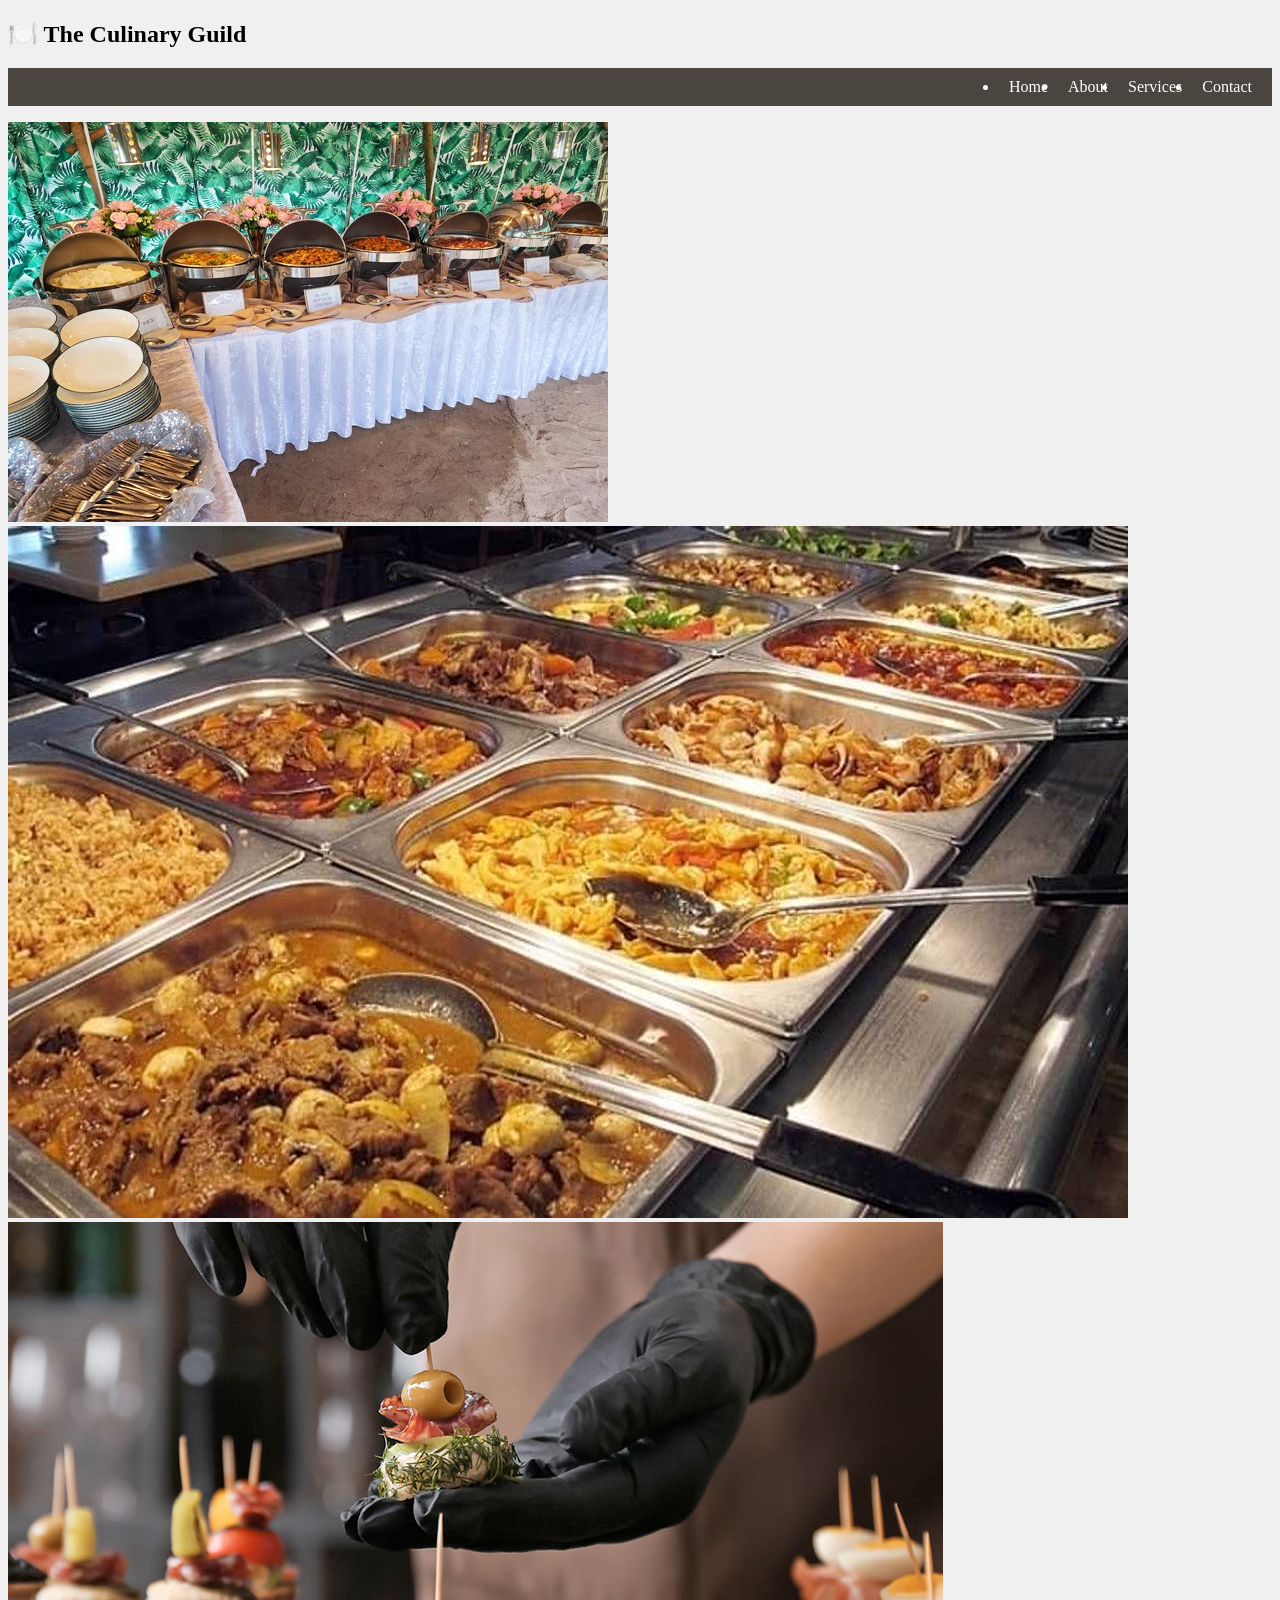
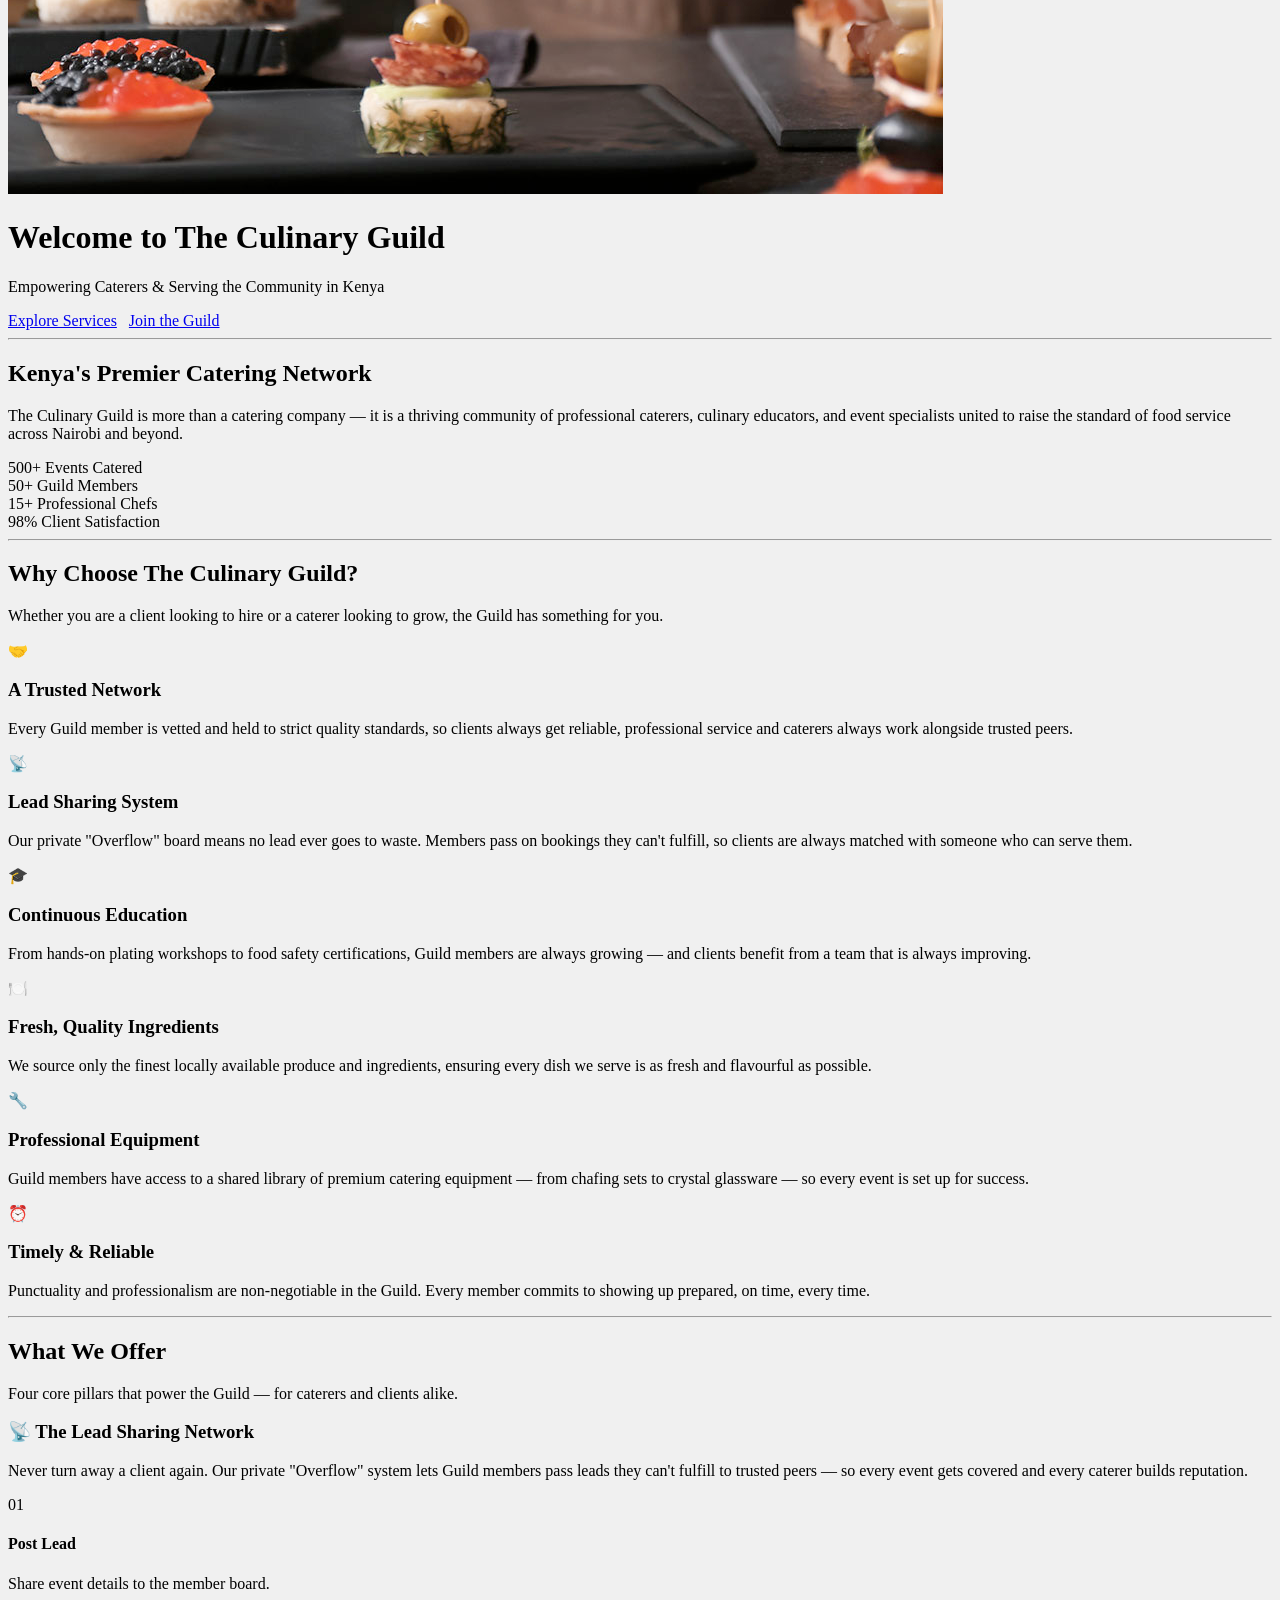
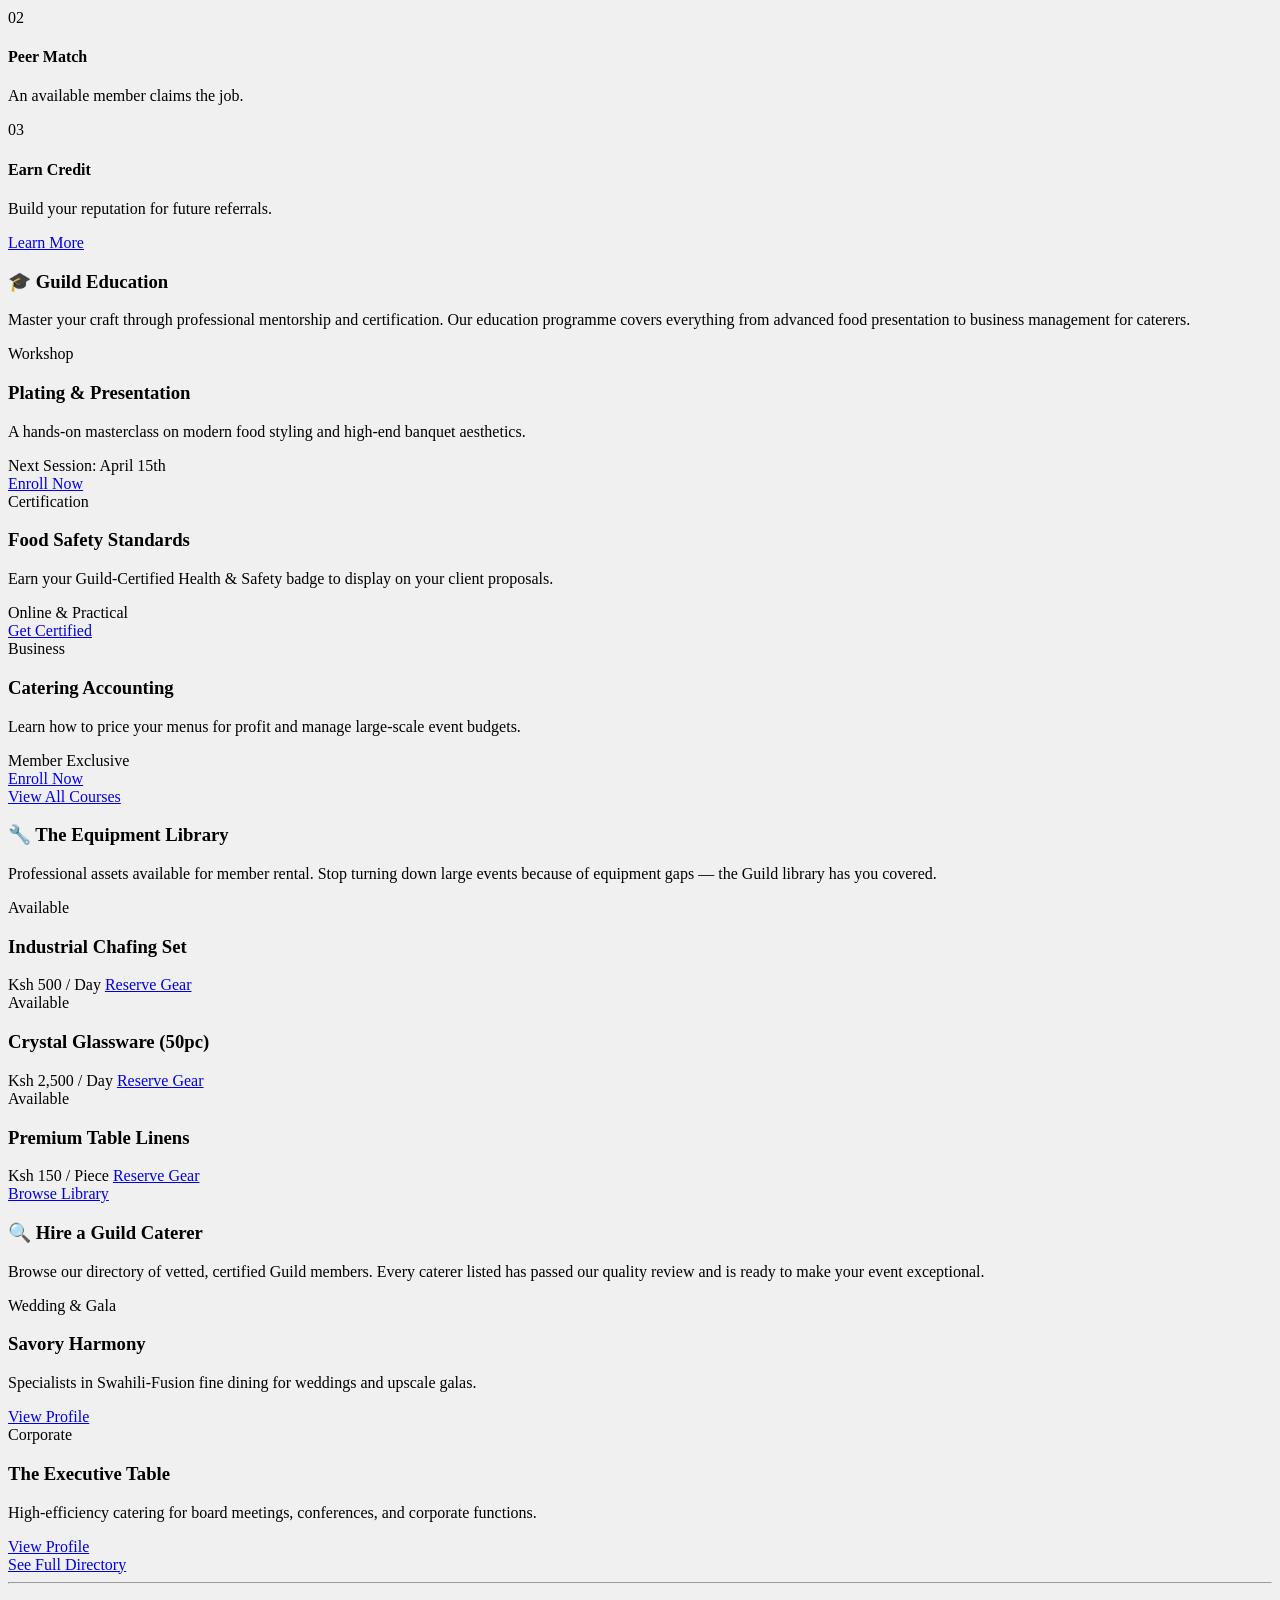
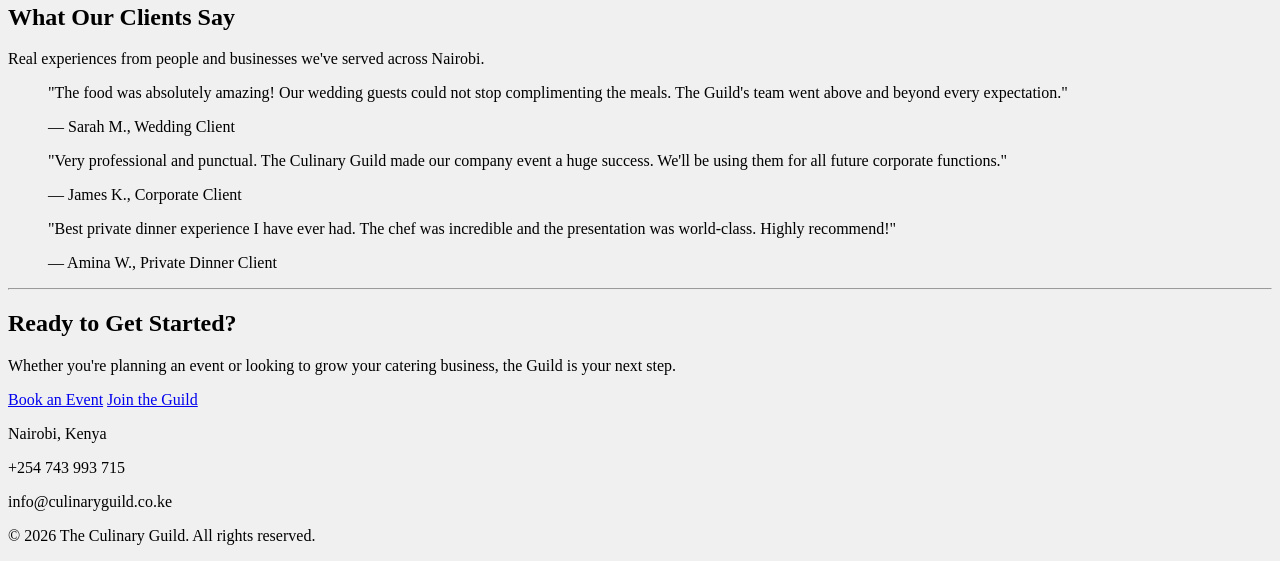
==== commit e5e0ca94: "updated footer" ====
--- a/Index.html
+++ b/Index.html
@@ -289,9 +289,9 @@
     <!-- FOOTER -->
     <footer class="footer">
         <div class="footer-content">
-            <p>📍 Nairobi, Kenya</p>
-            <p>📞 +254 743 993 715</p>
-            <p>✉️ info@culinaryguild.co.ke</p>
+            <p>Nairobi, Kenya</p>
+            <p>+254 743 993 715</p>
+            <p>info@culinaryguild.co.ke</p>
             <p>&copy; 2026 The Culinary Guild. All rights reserved.</p>
         </div>
     </footer>
--- a/style.css
+++ b/style.css
@@ -1,866 +1,22 @@
-/* ── GLOBAL RESET ── */
-* {
-    margin: 0;
-    padding: 0;
-    box-sizing: border-box;
-}
-
-/* ── COLOURS ── */
-:root {
-    --white: #ffffff;
-    --orange: #e67e22;
-    --black: #111111;
-    --light-gray: #f5f5f5;
-    --dark-orange: #ca6f1e;
-    --mid-gray: #666666;
-}
-
-/* ── BODY ── */
-body {
-    font-family: 'Source Sans Pro', Arial, sans-serif;
-    background-color: var(--white);
-    color: var(--black);
-    line-height: 1.6;
-}
-
-/* ── NAVBAR ── */
-.navbar {
-    background-color: var(--black);
-    padding: 15px 40px;
-    display: flex;
-    align-items: center;
-    justify-content: space-between;
-    position: sticky;
-    top: 0;
-    z-index: 100;
-}
-
-.logo {
-    color: var(--orange);
-    font-family: 'Playfair Display', Georgia, serif;
-    font-size: 1.3rem;
-}
-
-.nav-links {
-    list-style: none;
-    display: flex;
-    gap: 24px;
-}
-
-.nav-links li a {
-    color: var(--white);
-    text-decoration: none;
-    font-size: 0.95rem;
-    font-weight: 700;
-    letter-spacing: 0.03em;
-    padding-bottom: 3px;
-    transition: color 0.2s;
-}
-
-.nav-links li a:hover {
-    color: var(--orange);
-}
-
-.nav-links li a.active {
-    color: var(--orange);
-    border-bottom: 2px solid var(--orange);
-}
-
-/* ── HERO ── */
-.hero {
-    position: relative;
-    width: 100%;
-    height: 100vh;
-    overflow: hidden;
-    background-color: #000;
-}
-
-.slides {
-    width: 100%;
-    height: 100%;
-}
-
-.slide {
-    display: none;
-    width: 100%;
-    height: 100%;
-    opacity: 0;
-    transition: opacity 0.8s ease-in-out;
-}
-
-.slide.active {
-    display: block;
-    opacity: 1;
-}
-
-.slide img {
-    width: 100%;
-    height: 100vh;
-    object-fit: contain;
-}
-
-.hero-text {
-    position: absolute;
-    top: 50%;
-    left: 50%;
-    transform: translate(-50%, -50%);
-    text-align: center;
-    color: var(--white);
-    background-color: rgba(0, 0, 0, 0.55);
-    padding: 36px 48px;
-    border-radius: 8px;
-}
-
-.hero-text h1 {
-    font-family: 'Playfair Display', Georgia, serif;
-    font-size: 2.4rem;
-    color: var(--white);
-    margin-bottom: 12px;
-}
-
-.hero-text p {
-    font-size: 1rem;
-    color: var(--white);
-    margin-bottom: 20px;
-}
-
-.hero-text a {
-    background-color: var(--orange);
-    color: var(--white);
-    padding: 10px 26px;
-    text-decoration: none;
-    border-radius: 4px;
-    font-weight: 700;
-    transition: background-color 0.2s;
-}
-
-.hero-text a:hover {
-    background-color: var(--dark-orange);
-}
-
-/* ── MAIN ── */
-main {
-    max-width: 960px;
-    margin: 50px auto;
-    padding: 0 24px;
-}
-
-/* ── SECTION HEADER ── */
-.section-header {
-    margin-bottom: 24px;
-}
-
-.section-header h1,
-.section-header h2 {
-    font-family: 'Playfair Display', Georgia, serif;
-    font-size: 2rem;
-    color: var(--black);
-    margin-bottom: 6px;
-}
-
-.section-header p {
-    font-size: 1rem;
-    color: var(--mid-gray);
-}
-
-main h2 {
-    font-family: 'Playfair Display', Georgia, serif;
-    font-size: 1.7rem;
-    color: var(--orange);
-    margin: 30px 0 10px;
-}
-
-main h3 {
-    font-size: 1.1rem;
-    color: var(--black);
-    margin: 20px 0 6px;
-}
-
-main p {
-    font-size: 1rem;
-    color: var(--black);
-    margin-bottom: 10px;
-}
-
-main ul {
-    padding-left: 20px;
-    margin-bottom: 10px;
-}
-
-main ul li {
-    margin-bottom: 8px;
-    font-size: 1rem;
-}
-
-/* ── LINKS / BUTTONS ── */
-main > a,
-main .section-header + a {
-    display: inline-block;
-    background-color: var(--orange);
-    color: var(--white);
-    padding: 10px 26px;
-    text-decoration: none;
-    border-radius: 4px;
-    font-weight: 700;
-    margin-top: 10px;
-    transition: background-color 0.2s;
-}
-
-main > a:hover,
-main .section-header + a:hover {
-    background-color: var(--dark-orange);
-}
-
-/* ── CARDS ── */
-.cards {
-    display: grid;
-    grid-template-columns: repeat(2, 1fr);
-    gap: 20px;
-    margin-top: 20px;
-}
-
-.card {
-    background-color: var(--light-gray);
-    border-top: 4px solid var(--orange);
-    border-radius: 6px;
-    padding: 24px;
-}
-
-.card h3 {
-    font-size: 1.1rem;
-    margin-bottom: 10px;
-    color: var(--black);
-}
-
-.card p {
-    font-size: 0.95rem;
-    color: #444;
-    margin-bottom: 16px;
-}
-
-.card a {
-    background-color: var(--orange);
-    color: var(--white);
-    padding: 8px 18px;
-    border-radius: 4px;
-    text-decoration: none;
-    font-size: 0.9rem;
-    font-weight: 700;
-    display: inline-block;
-    transition: background-color 0.2s;
-}
-
-.card a:hover {
-    background-color: var(--dark-orange);
-}
-
-/* ── BLOCKQUOTE ── */
-blockquote {
-    background-color: var(--light-gray);
-    border-left: 4px solid var(--orange);
-    padding: 15px 20px;
-    margin: 15px 0;
-    border-radius: 4px;
-}
-
-blockquote p {
-    font-style: italic;
-    margin-bottom: 6px;
-}
-
-blockquote footer {
-    font-weight: bold;
-    color: var(--orange);
-    background: none;
-    padding: 0;
-}
-
-/* ── HR ── */
-hr {
-    border: none;
-    border-top: 2px solid var(--light-gray);
-    margin: 36px 0;
-}
-
-/* ── FOOTER ── */
-.footer {
-    background-color: var(--black);
-    color: var(--white);
-    text-align: center;
-    padding: 40px 24px;
-}
-
-.footer-content p {
-    margin-bottom: 8px;
-    font-size: 0.95rem;
-    color: #cccccc;
-}
-
-.footer-content p:last-child {
-    margin-top: 12px;
-    font-size: 0.85rem;
-    color: #888888;
-}
-
-/* ══════════════════════════════════════════
-   SERVICES PAGE COMPONENTS
-══════════════════════════════════════════ */
-
-.services-page {
-    max-width: 960px;
-    margin: 50px auto;
-    padding: 0 24px;
-}
-
-/* Section header inside services page */
-.services-page .section-header h2 {
-    font-family: 'Playfair Display', Georgia, serif;
-    font-size: 1.8rem;
-    color: var(--black);
-    margin-bottom: 6px;
-}
-
-/* ── PAGE HEADER ── */
-.services-page > header.section-header {
-    text-align: center;
-    margin-bottom: 48px;
-}
-
-.services-page > header.section-header h1 {
-    font-size: 2.4rem;
-}
-
-/* ── LEAD SHARING ── */
-.lead-sharing-container {
-    background-color: var(--black);
-    border-radius: 10px;
-    padding: 40px;
-    margin-bottom: 48px;
-}
-
-.lead-sharing-container .content-box h2 {
-    font-family: 'Playfair Display', Georgia, serif;
-    font-size: 1.8rem;
-    color: var(--orange);
-    margin-bottom: 12px;
-}
-
-.lead-sharing-container .content-box p {
-    color: #cccccc;
-    margin-bottom: 28px;
-    font-size: 1rem;
-}
-
-.process-steps {
-    display: grid;
-    grid-template-columns: repeat(3, 1fr);
-    gap: 24px;
-}
-
-.step {
-    background-color: #1c1c1c;
-    border-top: 3px solid var(--orange);
-    border-radius: 6px;
-    padding: 20px;
-}
-
-.step-num {
-    display: block;
-    font-size: 2rem;
-    font-weight: 700;
-    color: var(--orange);
-    margin-bottom: 8px;
-}
-
-.step h4 {
-    font-size: 1rem;
-    color: var(--white);
-    margin-bottom: 6px;
-}
-
-.step p {
-    font-size: 0.9rem;
-    color: #aaaaaa;
-    margin: 0;
-}
-
-/* ── EDUCATION ── */
-.education-section {
-    margin-bottom: 48px;
-}
-
-.education-grid {
-    display: grid;
-    grid-template-columns: repeat(3, 1fr);
-    gap: 20px;
-    margin-top: 24px;
-}
-
-.edu-card {
-    background-color: var(--light-gray);
-    border-top: 4px solid var(--orange);
-    border-radius: 6px;
-    padding: 24px;
-    display: flex;
-    flex-direction: column;
-    justify-content: space-between;
-    gap: 16px;
-}
-
-.edu-category {
-    display: inline-block;
-    background-color: var(--orange);
-    color: var(--white);
-    font-size: 0.75rem;
-    font-weight: 700;
-    letter-spacing: 0.08em;
-    text-transform: uppercase;
-    padding: 3px 10px;
-    border-radius: 3px;
-    margin-bottom: 8px;
-}
-
-.edu-content h3 {
-    font-size: 1.1rem;
-    color: var(--black);
-    margin-bottom: 8px;
-}
-
-.edu-content p {
-    font-size: 0.9rem;
-    color: #555;
-    margin-bottom: 10px;
-}
-
-.edu-date {
-    display: block;
-    font-size: 0.85rem;
-    color: var(--mid-gray);
-    font-style: italic;
-}
-
-.edu-link {
-    display: inline-block;
-    background-color: var(--black);
-    color: var(--white);
-    padding: 9px 18px;
-    border-radius: 4px;
-    text-decoration: none;
-    font-size: 0.9rem;
-    font-weight: 700;
-    transition: background-color 0.2s;
-}
-
-.edu-link:hover {
-    background-color: var(--orange);
-}
-
-/* ── EQUIPMENT LIBRARY ── */
-.library-section {
-    margin-bottom: 48px;
-}
-
-.inventory-grid {
-    display: grid;
-    grid-template-columns: repeat(3, 1fr);
-    gap: 20px;
-    margin-top: 24px;
-}
-
-.item-card {
-    background-color: var(--white);
-    border: 1px solid #e0e0e0;
-    border-radius: 6px;
-    padding: 24px;
-    position: relative;
-}
-
-.badge {
-    display: inline-block;
-    background-color: #e8f5e9;
-    color: #2e7d32;
-    font-size: 0.75rem;
-    font-weight: 700;
-    padding: 3px 10px;
-    border-radius: 3px;
-    margin-bottom: 12px;
-}
-
-.item-card h3 {
-    font-size: 1rem;
-    color: var(--black);
-    margin-bottom: 8px;
-}
-
-.price {
-    display: block;
-    font-size: 1rem;
-    font-weight: 700;
-    color: var(--orange);
-    margin-bottom: 16px;
-}
-
-.btn-outline {
-    display: inline-block;
-    border: 2px solid var(--orange);
-    color: var(--orange);
-    padding: 7px 16px;
-    border-radius: 4px;
-    text-decoration: none;
-    font-size: 0.9rem;
-    font-weight: 700;
-    transition: background-color 0.2s, color 0.2s;
-}
-
-.btn-outline:hover {
-    background-color: var(--orange);
-    color: var(--white);
-}
-
-/* ── CATERER DIRECTORY ── */
-.directory-section {
-    margin-bottom: 48px;
-}
-
-.caterer-grid {
-    display: grid;
-    grid-template-columns: repeat(2, 1fr);
-    gap: 20px;
-    margin-top: 24px;
-}
-
-.caterer-card {
-    background-color: var(--light-gray);
-    border-left: 5px solid var(--orange);
-    border-radius: 6px;
-    padding: 24px;
-}
-
-.tag {
-    display: inline-block;
-    background-color: var(--orange);
-    color: var(--white);
-    font-size: 0.75rem;
-    font-weight: 700;
-    letter-spacing: 0.06em;
-    text-transform: uppercase;
-    padding: 3px 10px;
-    border-radius: 3px;
-    margin-bottom: 10px;
-}
-
-.card-info h3 {
-    font-size: 1.15rem;
-    color: var(--black);
-    margin-bottom: 6px;
-}
-
-.card-info p {
-    font-size: 0.9rem;
-    color: #555;
-    margin-bottom: 16px;
-}
-
-.btn-solid {
-    display: inline-block;
-    background-color: var(--black);
-    color: var(--white);
-    padding: 9px 20px;
-    border-radius: 4px;
-    text-decoration: none;
-    font-size: 0.9rem;
-    font-weight: 700;
-    transition: background-color 0.2s;
-}
-
-.btn-solid:hover {
-    background-color: var(--orange);
-}
-
-/* ══════════════════════════════════════════
-   RESPONSIVE
-══════════════════════════════════════════ */
-
-@media (max-width: 600px) {
-    .navbar {
-        flex-direction: column;
-        gap: 12px;
-        text-align: center;
-        padding: 16px 20px;
-    }
-
-    .nav-links {
-        flex-direction: column;
-        gap: 10px;
-        align-items: center;
-    }
-
-    .hero {
-        height: 100vh;
-    }
-
-    .slide img {
-        height: 100vh;
-    }
-
-    .hero-text {
-        padding: 20px 24px;
-        width: 90%;
-    }
-
-    .hero-text h1 {
-        font-size: 1.4rem;
-    }
-
-    .cards,
-    .process-steps,
-    .education-grid,
-    .inventory-grid,
-    .caterer-grid {
-        grid-template-columns: 1fr;
-    }
-
-    .section-header h1,
-    .section-header h2 {
-        font-size: 1.5rem;
-    }
-}
-
-/* ══════════════════════════════════════════
-   HOME PAGE COMPONENTS
-══════════════════════════════════════════ */
-
-/* ── INTRO / STATS ── */
-.intro-section {
-    margin-bottom: 10px;
-}
-
-.intro-section .section-header p {
-    max-width: 680px;
-    font-size: 1.05rem;
-    line-height: 1.7;
-}
-
-.stats-row {
-    display: grid;
-    grid-template-columns: repeat(4, 1fr);
-    gap: 20px;
-    margin-top: 32px;
-}
-
-.stat-box {
-    background-color: var(--black);
-    border-top: 4px solid var(--orange);
-    border-radius: 6px;
-    padding: 24px 16px;
-    text-align: center;
-}
-
-.stat-num {
-    display: block;
-    font-family: 'Playfair Display', Georgia, serif;
-    font-size: 2.4rem;
-    color: var(--orange);
-    margin-bottom: 6px;
-}
-
-.stat-label {
-    display: block;
-    font-size: 0.9rem;
-    color: #cccccc;
-    text-transform: uppercase;
-    letter-spacing: 0.05em;
-}
-
-/* ── WHY SECTION ── */
-.why-section {
-    margin-bottom: 10px;
-}
-
-.why-grid {
-    display: grid;
-    grid-template-columns: repeat(3, 1fr);
-    gap: 20px;
-    margin-top: 28px;
-}
-
-.why-card {
-    background-color: var(--light-gray);
-    border-top: 4px solid var(--orange);
-    border-radius: 6px;
-    padding: 24px;
-}
-
-.why-icon {
-    font-size: 1.8rem;
-    display: block;
-    margin-bottom: 12px;
-}
-
-.why-card h3 {
-    font-size: 1.05rem;
-    font-weight: 700;
-    color: var(--black);
-    margin-bottom: 10px;
-}
-
-.why-card p {
-    font-size: 0.95rem;
-    color: #555;
-    line-height: 1.6;
-    margin: 0;
-}
-
-/* ── OFFER BLOCKS ── */
-.offer-section {
-    display: flex;
-    flex-direction: column;
-    gap: 32px;
-}
-
-.offer-block {
-    border-radius: 10px;
-    padding: 36px 40px;
-}
-
-.offer-block.dark {
-    background-color: var(--black);
-}
-
-.offer-block.dark .offer-text h3 {
-    color: var(--orange);
-}
-
-.offer-block.dark .offer-text > p {
-    color: #cccccc;
-}
-
-.offer-block.light {
-    background-color: var(--light-gray);
-    border-top: 4px solid var(--orange);
-}
-
-.offer-block.light .offer-text h3 {
-    color: var(--black);
-}
-
-.offer-block.light .offer-text > p {
-    color: #555;
-}
-
-.offer-text h3 {
-    font-family: 'Playfair Display', Georgia, serif;
-    font-size: 1.6rem;
-    margin-bottom: 12px;
-}
-
-.offer-text > p {
-    font-size: 1rem;
-    margin-bottom: 28px;
-    max-width: 700px;
-    line-height: 1.7;
-}
-
-.offer-link {
-    display: inline-block;
-    margin-top: 24px;
-    background-color: var(--orange);
-    color: var(--white);
-    padding: 10px 26px;
-    border-radius: 4px;
-    text-decoration: none;
-    font-weight: 700;
-    font-size: 0.95rem;
-    transition: background-color 0.2s;
-}
-
-.offer-link:hover {
-    background-color: var(--dark-orange);
-}
-
-/* Dark block overrides for nested light cards */
-.offer-block.dark .item-card {
-    background-color: #1c1c1c;
-    border-color: #333;
-}
-
-.offer-block.dark .item-card h3 {
-    color: var(--white);
-}
-
-/* Home page education grid — 3 columns inside offer block */
-.home-edu-grid {
-    grid-template-columns: repeat(3, 1fr);
-}
-
-/* ── CTA SECTION ── */
-.cta-section {
-    text-align: center;
-    padding: 20px 0 10px;
-}
-
-.cta-buttons {
-    display: flex;
-    gap: 16px;
-    justify-content: center;
-    margin-top: 20px;
-    flex-wrap: wrap;
-}
-
-.cta-primary {
-    display: inline-block;
-    background-color: var(--orange);
-    color: var(--white);
-    padding: 12px 32px;
-    border-radius: 4px;
-    text-decoration: none;
-    font-weight: 700;
-    font-size: 1rem;
-    transition: background-color 0.2s;
-}
-
-.cta-primary:hover {
-    background-color: var(--dark-orange);
-}
-
-.cta-secondary {
-    display: inline-block;
-    background-color: var(--black);
-    color: var(--white);
-    padding: 12px 32px;
-    border-radius: 4px;
-    text-decoration: none;
-    font-weight: 700;
-    font-size: 1rem;
-    transition: background-color 0.2s;
-}
-
-.cta-secondary:hover {
-    background-color: #333;
-}
-
-/* ── RESPONSIVE HOME ── */
-@media (max-width: 768px) {
-    .stats-row {
-        grid-template-columns: repeat(2, 1fr);
-    }
-
-    .why-grid {
-        grid-template-columns: repeat(2, 1fr);
-    }
-
-    .home-edu-grid {
-        grid-template-columns: 1fr;
-    }
-
-    .offer-block {
-        padding: 24px 20px;
-    }
-}
-
-@media (max-width: 600px) {
-    .stats-row,
-    .why-grid {
-        grid-template-columns: 1fr;
-    }
+html,body {
+    background-color: #f0f0f0;  
+}
+nav ul {
+    display:flex;
+    justify-content: flex-end;
+    background-color: #4b453f;
+    color: white;
+    padding: 10px;
+}
+nav ul a {
+    color: white;
+    text-decoration: none;
+    margin: 0 10px; 
+    transition: all 0.3s ease;
+}
+nav ul a:hover {
+    background-color: #ff5500;
+}
+.about-section h2{
+    color : #343A40
 }
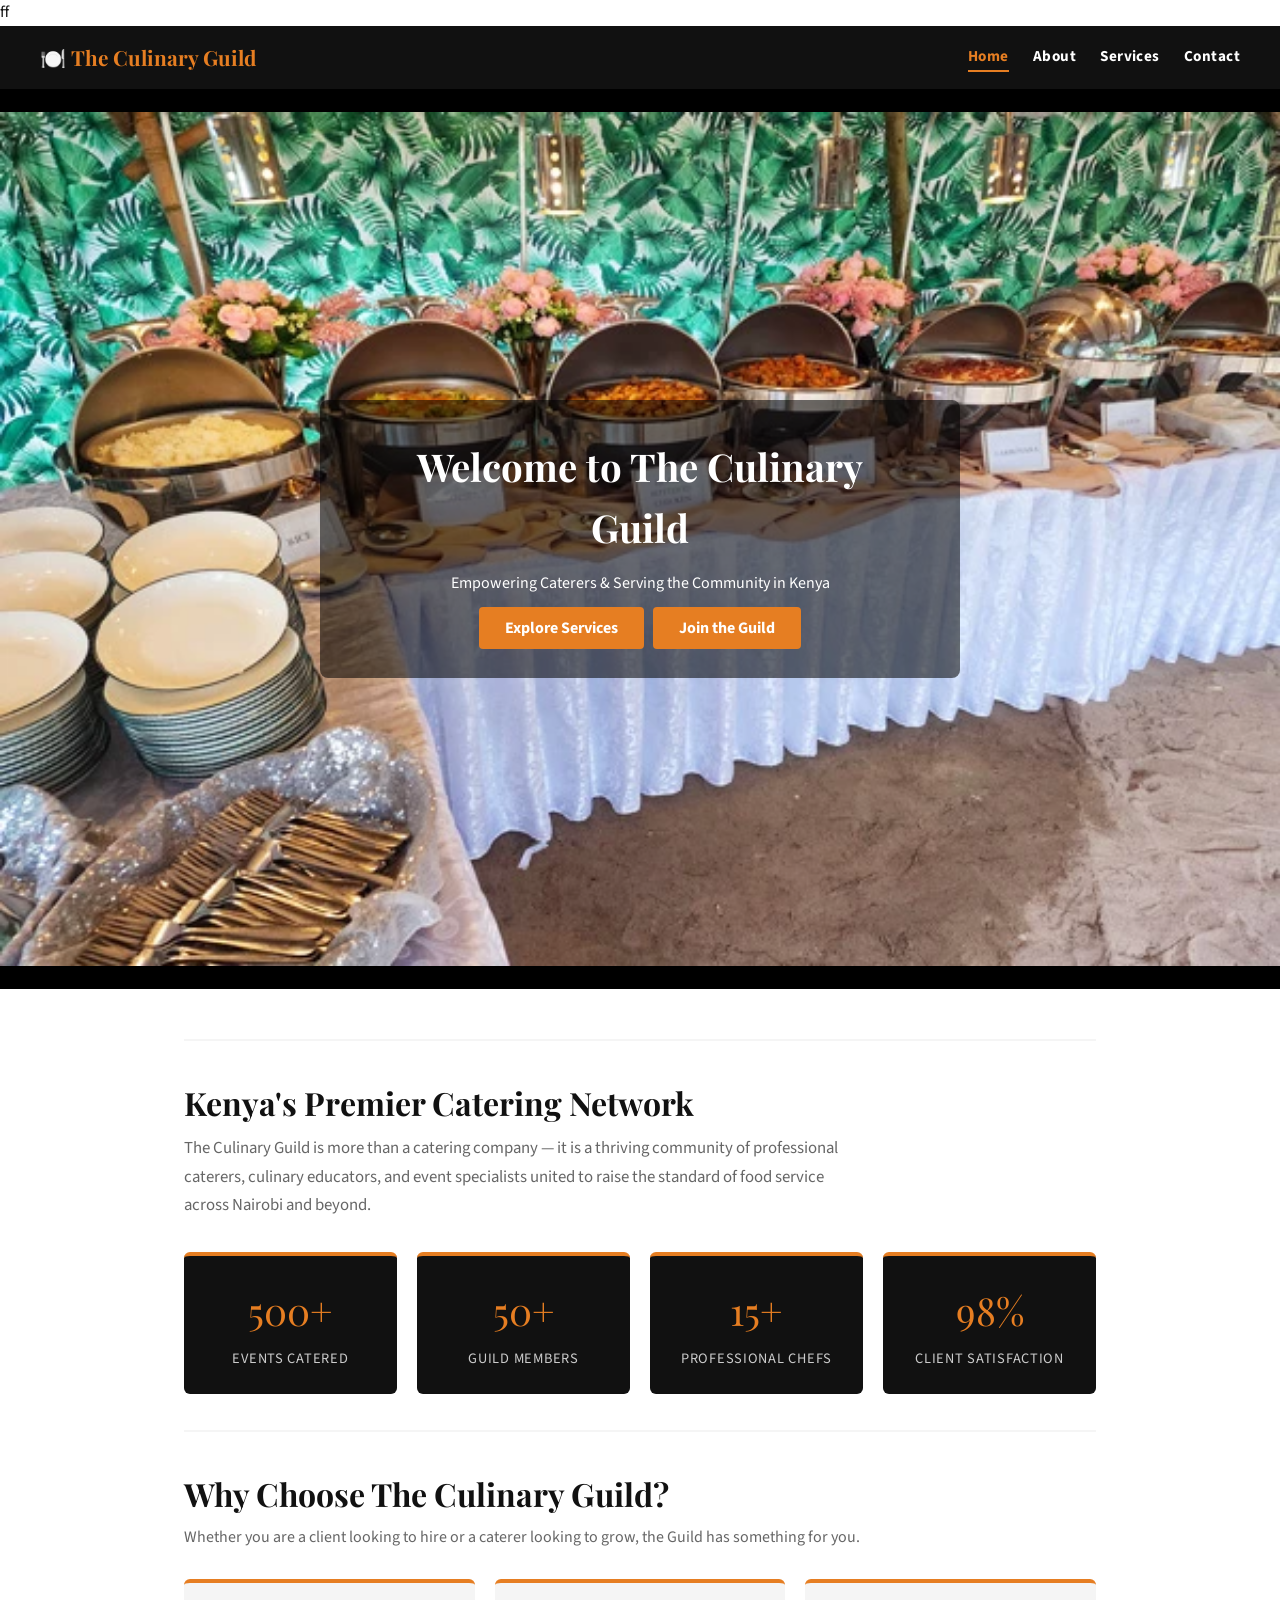
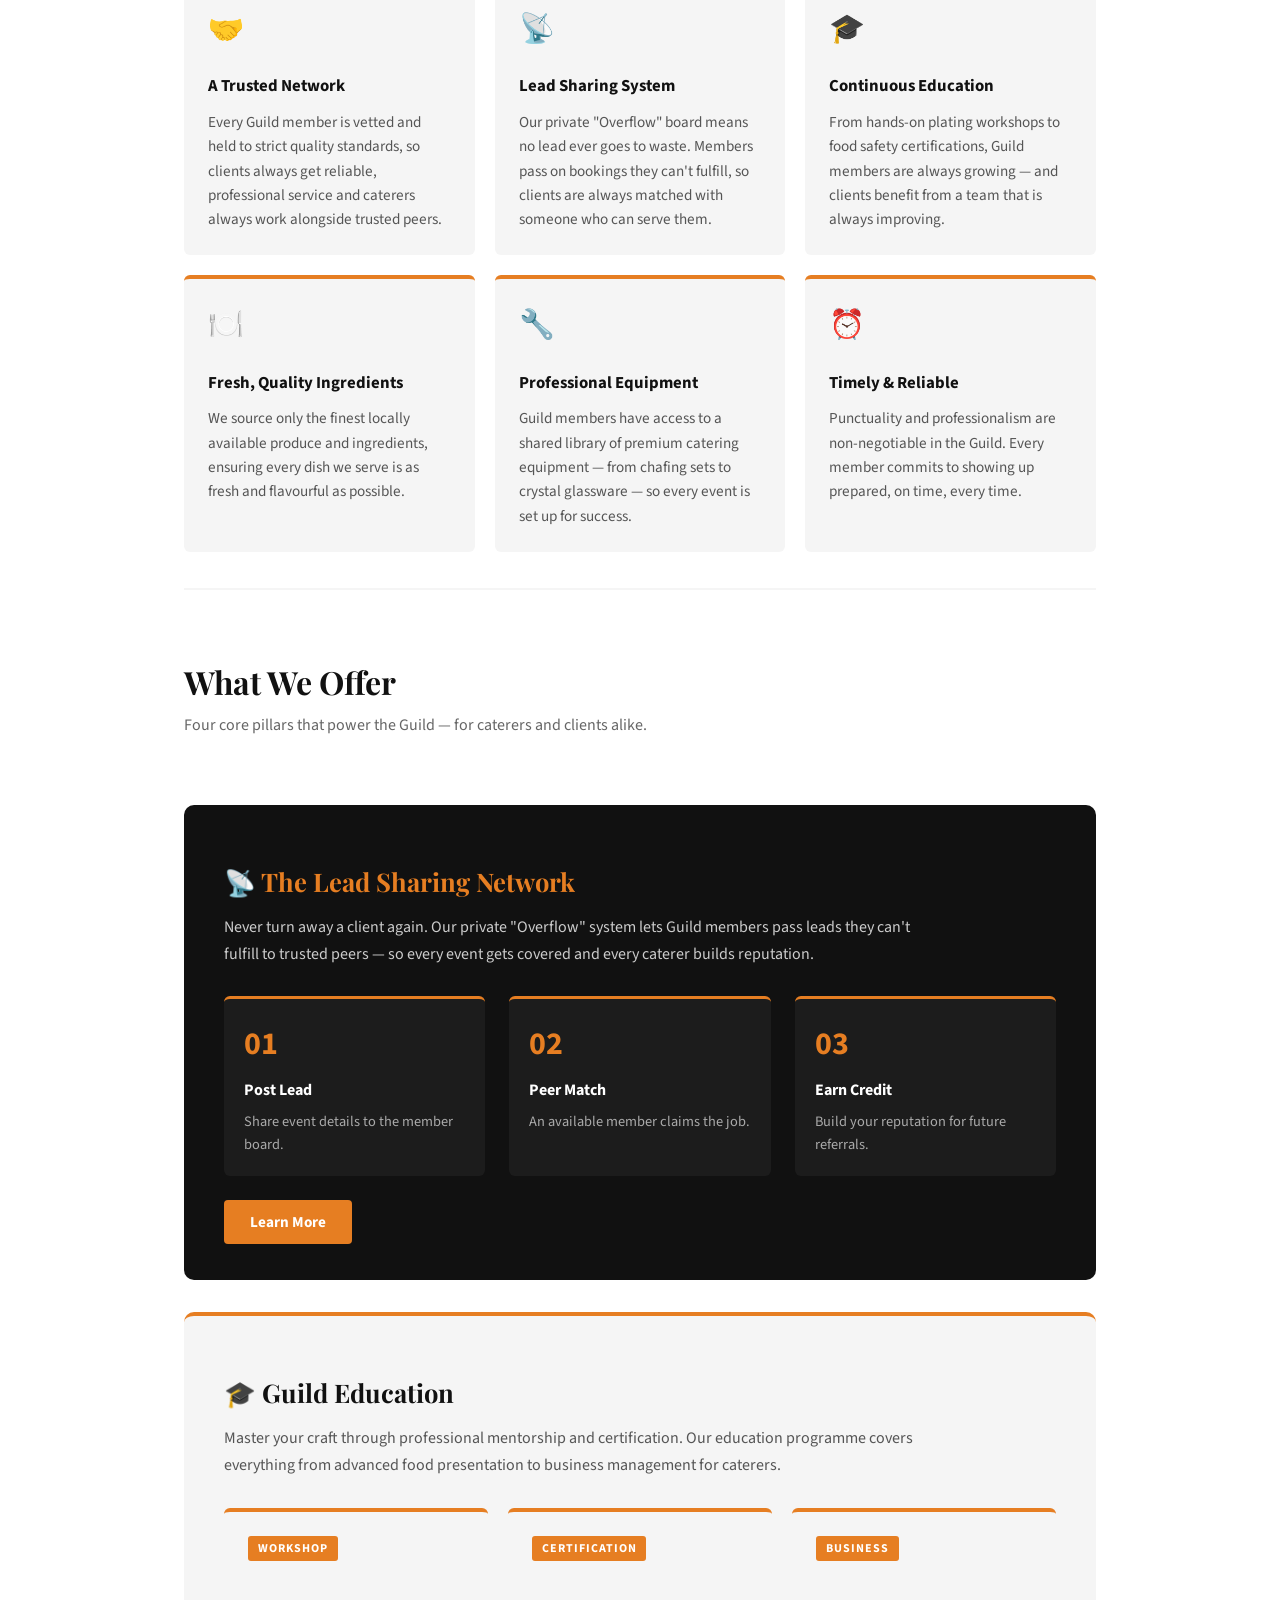
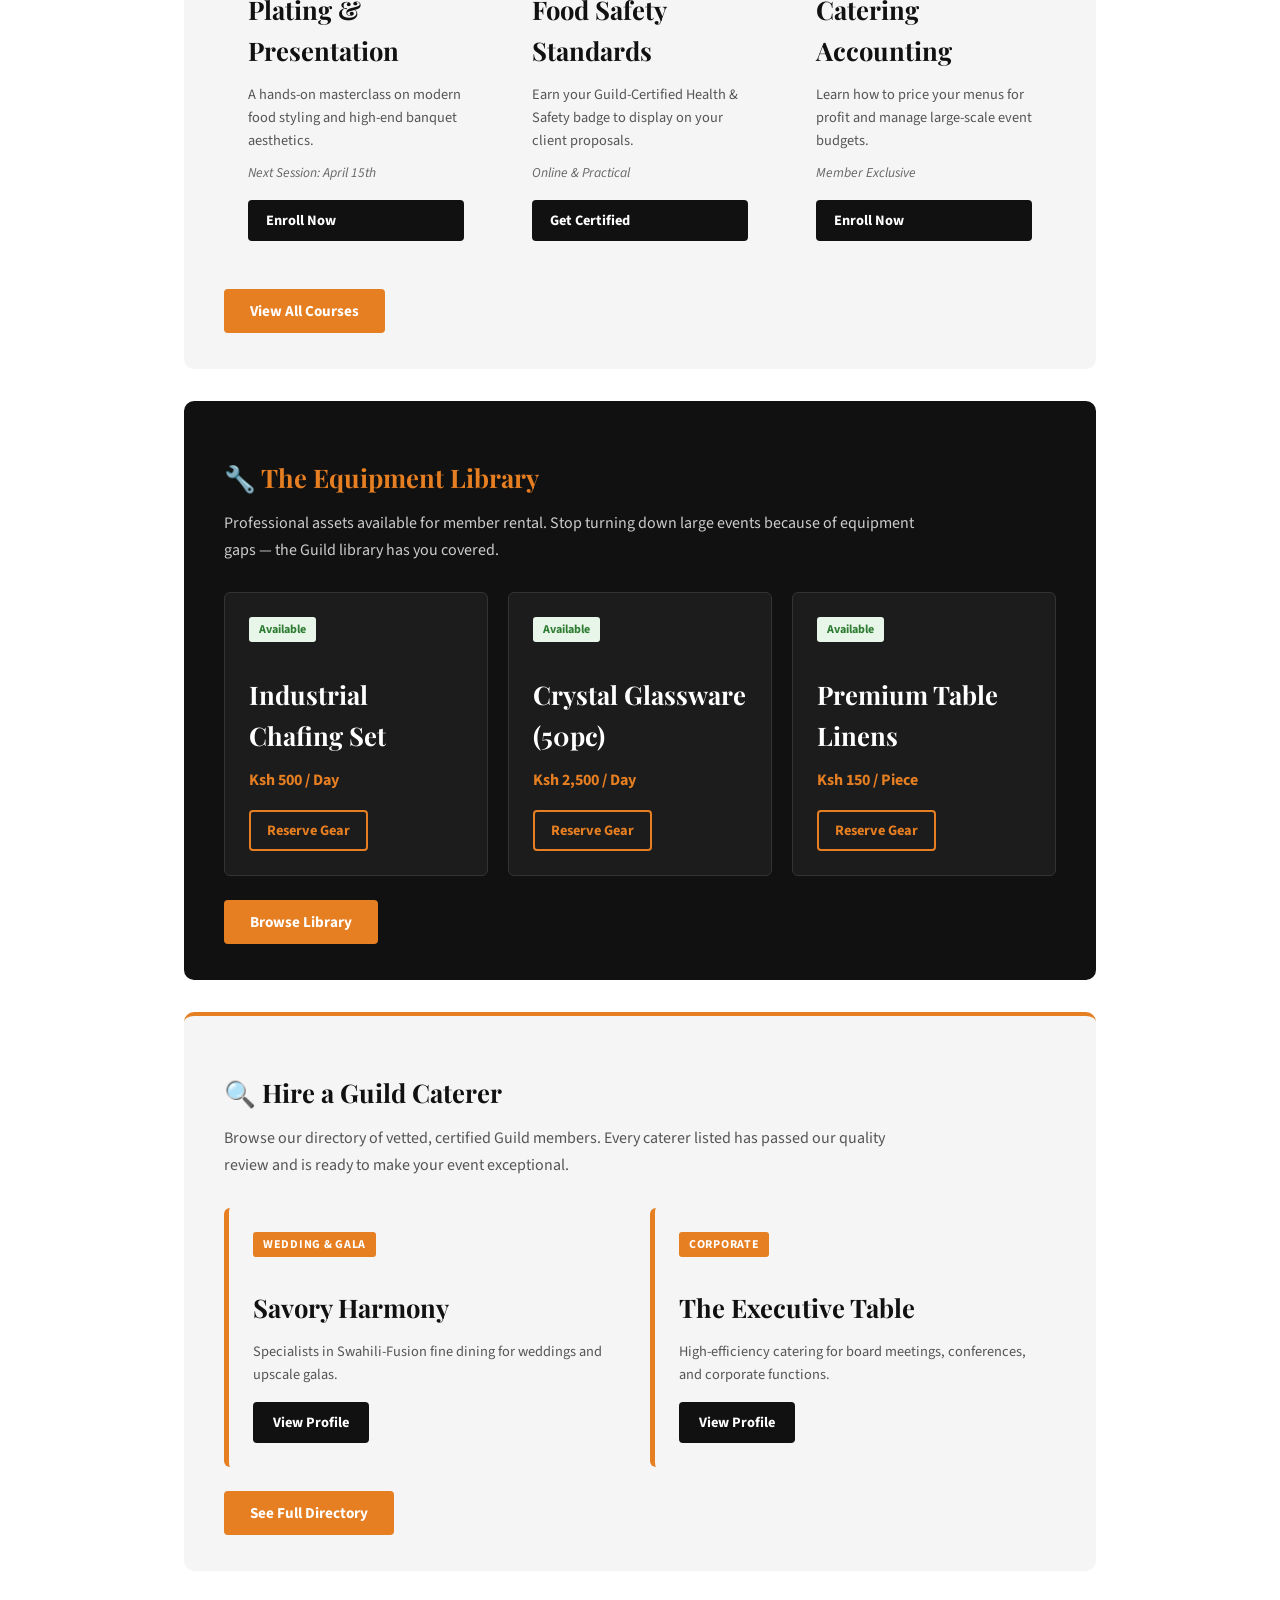
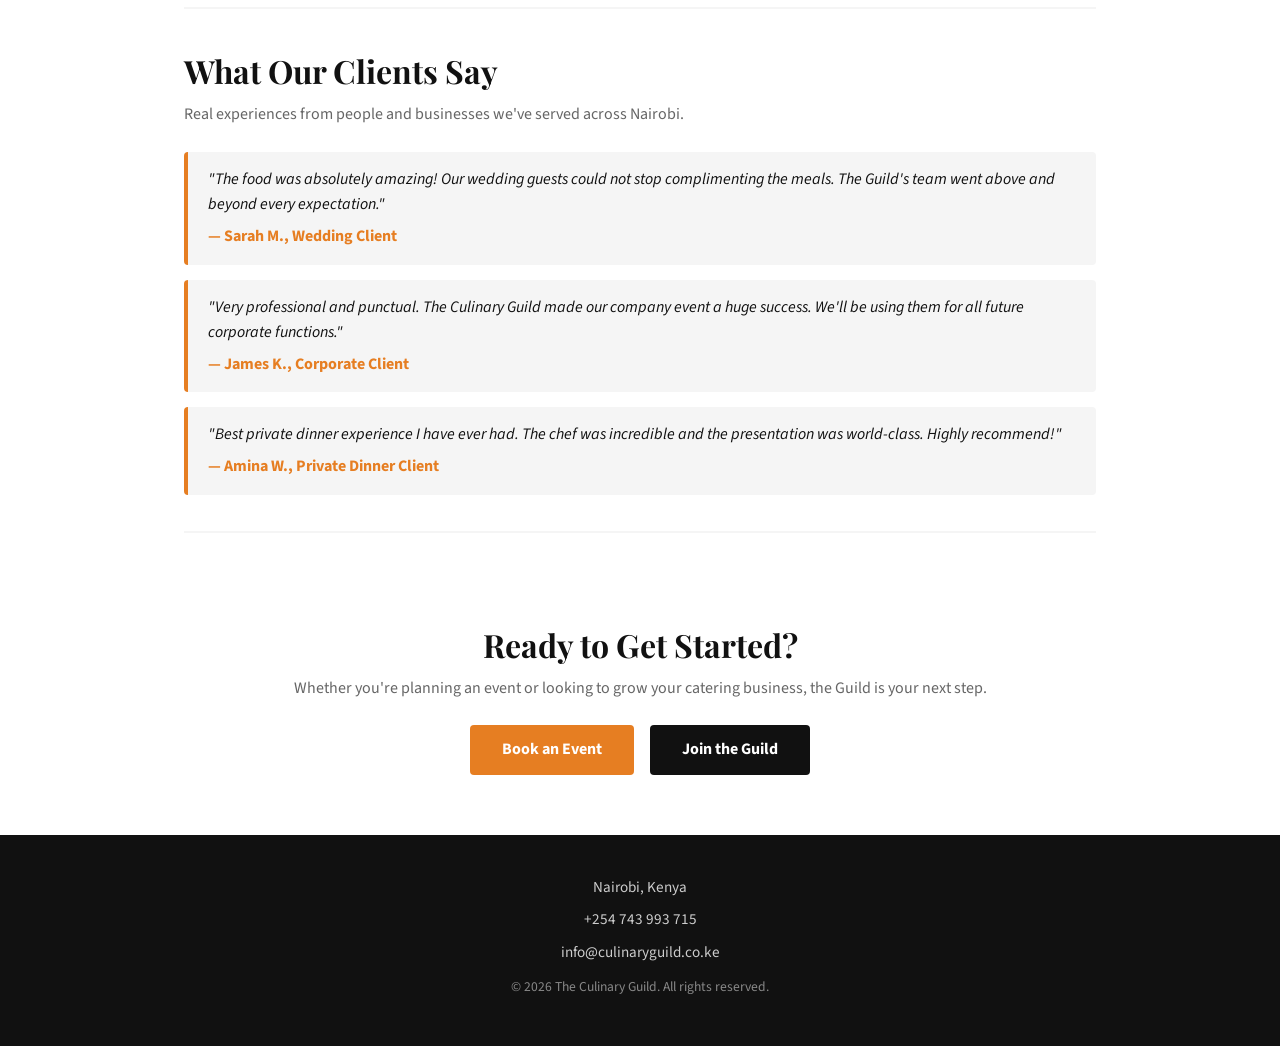
==== commit a7a420df: "resolved merge conflicts" ====
--- a/Index.html
+++ b/Index.html
@@ -1,4 +1,4 @@
-<!DOCTYPE html>
+ff<!DOCTYPE html>
 <html lang="en">
 <head>
     <meta charset="UTF-8">
--- a/style.css
+++ b/style.css
@@ -1,22 +1,941 @@
-html,body {
-    background-color: #f0f0f0;  
-}
-nav ul {
-    display:flex;
-    justify-content: flex-end;
-    background-color: #4b453f;
-    color: white;
-    padding: 10px;
-}
-nav ul a {
-    color: white;
-    text-decoration: none;
-    margin: 0 10px; 
-    transition: all 0.3s ease;
-}
-nav ul a:hover {
-    background-color: #ff5500;
-}
-.about-section h2{
-    color : #343A40
-}+/* ── GLOBAL RESET ── */
+* {
+    margin: 0;
+    padding: 0;
+    box-sizing: border-box;
+}
+
+/* ── COLOURS ── */
+:root {
+    --white: #ffffff;
+    --orange: #e67e22;
+    --black: #111111;
+    --light-gray: #f5f5f5;
+    --dark-orange: #ca6f1e;
+    --mid-gray: #666666;
+}
+
+/* ── BODY ── */
+body {
+    font-family: 'Source Sans Pro', Arial, sans-serif;
+    background-color: var(--white);
+    color: var(--black);
+    line-height: 1.6;
+}
+
+/* ── NAVBAR ── */
+.navbar {
+    background-color: var(--black);
+    padding: 15px 40px;
+    display: flex;
+    align-items: center;
+    justify-content: space-between;
+    position: sticky;
+    top: 0;
+    z-index: 100;
+}
+
+.logo {
+    color: var(--orange);
+    font-family: 'Playfair Display', Georgia, serif;
+    font-size: 1.3rem;
+}
+
+.nav-links {
+    list-style: none;
+    display: flex;
+    gap: 24px;
+}
+
+.nav-links li a {
+    color: var(--white);
+    text-decoration: none;
+    font-size: 0.95rem;
+    font-weight: 700;
+    letter-spacing: 0.03em;
+    padding-bottom: 3px;
+    transition: color 0.2s;
+}
+
+.nav-links li a:hover {
+    color: var(--orange);
+}
+
+.nav-links li a.active {
+    color: var(--orange);
+    border-bottom: 2px solid var(--orange);
+}
+
+/* ── HERO ── */
+.hero {
+    position: relative;
+    width: 100%;
+    height: 100vh;
+    overflow: hidden;
+    background-color: #000;
+}
+
+.slides {
+    width: 100%;
+    height: 100%;
+}
+
+.slide {
+    display: none;
+    width: 100%;
+    height: 100%;
+    opacity: 0;
+    transition: opacity 0.8s ease-in-out;
+}
+
+.slide.active {
+    display: block;
+    opacity: 1;
+}
+
+.slide img {
+    width: 100%;
+    height: 100vh;
+    object-fit: contain;
+}
+
+.hero-text {
+    position: absolute;
+    top: 50%;
+    left: 50%;
+    transform: translate(-50%, -50%);
+    text-align: center;
+    color: var(--white);
+    background-color: rgba(0, 0, 0, 0.55);
+    padding: 36px 48px;
+    border-radius: 8px;
+}
+
+.hero-text h1 {
+    font-family: 'Playfair Display', Georgia, serif;
+    font-size: 2.4rem;
+    color: var(--white);
+    margin-bottom: 12px;
+}
+
+.hero-text p {
+    font-size: 1rem;
+    color: var(--white);
+    margin-bottom: 20px;
+}
+
+.hero-text a {
+    background-color: var(--orange);
+    color: var(--white);
+    padding: 10px 26px;
+    text-decoration: none;
+    border-radius: 4px;
+    font-weight: 700;
+    transition: background-color 0.2s;
+}
+
+.hero-text a:hover {
+    background-color: var(--dark-orange);
+}
+
+/* ── MAIN ── */
+main {
+    max-width: 960px;
+    margin: 50px auto;
+    padding: 0 24px;
+}
+
+/* ── SECTION HEADER ── */
+.section-header {
+    margin-bottom: 24px;
+}
+
+.section-header h1,
+.section-header h2 {
+    font-family: 'Playfair Display', Georgia, serif;
+    font-size: 2rem;
+    color: var(--black);
+    margin-bottom: 6px;
+}
+
+.section-header p {
+    font-size: 1rem;
+    color: var(--mid-gray);
+}
+
+main h2 {
+    font-family: 'Playfair Display', Georgia, serif;
+    font-size: 1.7rem;
+    color: var(--orange);
+    margin: 30px 0 10px;
+}
+
+main h3 {
+    font-size: 1.1rem;
+    color: var(--black);
+    margin: 20px 0 6px;
+}
+
+main p {
+    font-size: 1rem;
+    color: var(--black);
+    margin-bottom: 10px;
+}
+
+main ul {
+    padding-left: 20px;
+    margin-bottom: 10px;
+}
+
+main ul li {
+    margin-bottom: 8px;
+    font-size: 1rem;
+}
+
+/* ── LINKS / BUTTONS ── */
+main > a,
+main .section-header + a {
+    display: inline-block;
+    background-color: var(--orange);
+    color: var(--white);
+    padding: 10px 26px;
+    text-decoration: none;
+    border-radius: 4px;
+    font-weight: 700;
+    margin-top: 10px;
+    transition: background-color 0.2s;
+}
+
+main > a:hover,
+main .section-header + a:hover {
+    background-color: var(--dark-orange);
+}
+
+/* ── CARDS ── */
+.cards {
+    display: grid;
+    grid-template-columns: repeat(2, 1fr);
+    gap: 20px;
+    margin-top: 20px;
+}
+
+.card {
+    background-color: var(--light-gray);
+    border-top: 4px solid var(--orange);
+    border-radius: 6px;
+    padding: 24px;
+}
+
+.card h3 {
+    font-size: 1.1rem;
+    margin-bottom: 10px;
+    color: var(--black);
+}
+
+.card p {
+    font-size: 0.95rem;
+    color: #444;
+    margin-bottom: 16px;
+}
+
+.card a {
+    background-color: var(--orange);
+    color: var(--white);
+    padding: 8px 18px;
+    border-radius: 4px;
+    text-decoration: none;
+    font-size: 0.9rem;
+    font-weight: 700;
+    display: inline-block;
+    transition: background-color 0.2s;
+}
+
+.card a:hover {
+    background-color: var(--dark-orange);
+}
+
+/* ── BLOCKQUOTE ── */
+blockquote {
+    background-color: var(--light-gray);
+    border-left: 4px solid var(--orange);
+    padding: 15px 20px;
+    margin: 15px 0;
+    border-radius: 4px;
+}
+
+blockquote p {
+    font-style: italic;
+    margin-bottom: 6px;
+}
+
+blockquote footer {
+    font-weight: bold;
+    color: var(--orange);
+    background: none;
+    padding: 0;
+}
+
+/* ── HR ── */
+hr {
+    border: none;
+    border-top: 2px solid var(--light-gray);
+    margin: 36px 0;
+}
+
+/* ── FOOTER ── */
+.footer {
+    background-color: var(--black);
+    color: var(--white);
+    text-align: center;
+    padding: 40px 24px;
+}
+
+.footer-content p {
+    margin-bottom: 8px;
+    font-size: 0.95rem;
+    color: #cccccc;
+}
+
+.footer-content p:last-child {
+    margin-top: 12px;
+    font-size: 0.85rem;
+    color: #888888;
+}
+
+/* ══════════════════════════════════════════
+   SERVICES PAGE COMPONENTS
+══════════════════════════════════════════ */
+
+.services-page {
+    max-width: 960px;
+    margin: 50px auto;
+    padding: 0 24px;
+}
+
+/* Section header inside services page */
+.services-page .section-header h2 {
+    font-family: 'Playfair Display', Georgia, serif;
+    font-size: 1.8rem;
+    color: var(--black);
+    margin-bottom: 6px;
+}
+
+/* ── PAGE HEADER ── */
+.services-page > header.section-header {
+    text-align: center;
+    margin-bottom: 48px;
+}
+
+.services-page > header.section-header h1 {
+    font-size: 2.4rem;
+}
+
+/* ── LEAD SHARING ── */
+.lead-sharing-container {
+    background-color: var(--black);
+    border-radius: 10px;
+    padding: 40px;
+    margin-bottom: 48px;
+}
+
+.lead-sharing-container .content-box h2 {
+    font-family: 'Playfair Display', Georgia, serif;
+    font-size: 1.8rem;
+    color: var(--orange);
+    margin-bottom: 12px;
+}
+
+.lead-sharing-container .content-box p {
+    color: #cccccc;
+    margin-bottom: 28px;
+    font-size: 1rem;
+}
+
+.process-steps {
+    display: grid;
+    grid-template-columns: repeat(3, 1fr);
+    gap: 24px;
+}
+
+.step {
+    background-color: #1c1c1c;
+    border-top: 3px solid var(--orange);
+    border-radius: 6px;
+    padding: 20px;
+}
+
+.step-num {
+    display: block;
+    font-size: 2rem;
+    font-weight: 700;
+    color: var(--orange);
+    margin-bottom: 8px;
+}
+
+.step h4 {
+    font-size: 1rem;
+    color: var(--white);
+    margin-bottom: 6px;
+}
+
+.step p {
+    font-size: 0.9rem;
+    color: #aaaaaa;
+    margin: 0;
+}
+
+/* ── EDUCATION ── */
+.education-section {
+    margin-bottom: 48px;
+}
+
+.education-grid {
+    display: grid;
+    grid-template-columns: repeat(3, 1fr);
+    gap: 20px;
+    margin-top: 24px;
+}
+
+.edu-card {
+    background-color: var(--light-gray);
+    border-top: 4px solid var(--orange);
+    border-radius: 6px;
+    padding: 24px;
+    display: flex;
+    flex-direction: column;
+    justify-content: space-between;
+    gap: 16px;
+}
+
+.edu-category {
+    display: inline-block;
+    background-color: var(--orange);
+    color: var(--white);
+    font-size: 0.75rem;
+    font-weight: 700;
+    letter-spacing: 0.08em;
+    text-transform: uppercase;
+    padding: 3px 10px;
+    border-radius: 3px;
+    margin-bottom: 8px;
+}
+
+.edu-content h3 {
+    font-size: 1.1rem;
+    color: var(--black);
+    margin-bottom: 8px;
+}
+
+.edu-content p {
+    font-size: 0.9rem;
+    color: #555;
+    margin-bottom: 10px;
+}
+
+.edu-date {
+    display: block;
+    font-size: 0.85rem;
+    color: var(--mid-gray);
+    font-style: italic;
+}
+
+.edu-link {
+    display: inline-block;
+    background-color: var(--black);
+    color: var(--white);
+    padding: 9px 18px;
+    border-radius: 4px;
+    text-decoration: none;
+    font-size: 0.9rem;
+    font-weight: 700;
+    transition: background-color 0.2s;
+}
+
+.edu-link:hover {
+    background-color: var(--orange);
+}
+
+/* ── EQUIPMENT LIBRARY ── */
+.library-section {
+    margin-bottom: 48px;
+}
+
+.inventory-grid {
+    display: grid;
+    grid-template-columns: repeat(3, 1fr);
+    gap: 20px;
+    margin-top: 24px;
+}
+
+.item-card {
+    background-color: var(--white);
+    border: 1px solid #e0e0e0;
+    border-radius: 6px;
+    padding: 24px;
+    position: relative;
+}
+
+.badge {
+    display: inline-block;
+    background-color: #e8f5e9;
+    color: #2e7d32;
+    font-size: 0.75rem;
+    font-weight: 700;
+    padding: 3px 10px;
+    border-radius: 3px;
+    margin-bottom: 12px;
+}
+
+.item-card h3 {
+    font-size: 1rem;
+    color: var(--black);
+    margin-bottom: 8px;
+}
+
+.price {
+    display: block;
+    font-size: 1rem;
+    font-weight: 700;
+    color: var(--orange);
+    margin-bottom: 16px;
+}
+
+.btn-outline {
+    display: inline-block;
+    border: 2px solid var(--orange);
+    color: var(--orange);
+    padding: 7px 16px;
+    border-radius: 4px;
+    text-decoration: none;
+    font-size: 0.9rem;
+    font-weight: 700;
+    transition: background-color 0.2s, color 0.2s;
+}
+
+.btn-outline:hover {
+    background-color: var(--orange);
+    color: var(--white);
+}
+
+/* ── CATERER DIRECTORY ── */
+.directory-section {
+    margin-bottom: 48px;
+}
+
+.caterer-grid {
+    display: grid;
+    grid-template-columns: repeat(2, 1fr);
+    gap: 20px;
+    margin-top: 24px;
+}
+
+.caterer-card {
+    background-color: var(--light-gray);
+    border-left: 5px solid var(--orange);
+    border-radius: 6px;
+    padding: 24px;
+}
+
+.tag {
+    display: inline-block;
+    background-color: var(--orange);
+    color: var(--white);
+    font-size: 0.75rem;
+    font-weight: 700;
+    letter-spacing: 0.06em;
+    text-transform: uppercase;
+    padding: 3px 10px;
+    border-radius: 3px;
+    margin-bottom: 10px;
+}
+
+.card-info h3 {
+    font-size: 1.15rem;
+    color: var(--black);
+    margin-bottom: 6px;
+}
+
+.card-info p {
+    font-size: 0.9rem;
+    color: #555;
+    margin-bottom: 16px;
+}
+
+.btn-solid {
+    display: inline-block;
+    background-color: var(--black);
+    color: var(--white);
+    padding: 9px 20px;
+    border-radius: 4px;
+    text-decoration: none;
+    font-size: 0.9rem;
+    font-weight: 700;
+    transition: background-color 0.2s;
+}
+
+.btn-solid:hover {
+    background-color: var(--orange);
+}
+
+/* ══════════════════════════════════════════
+   RESPONSIVE
+══════════════════════════════════════════ */
+
+@media (max-width: 600px) {
+    .navbar {
+        flex-direction: column;
+        gap: 12px;
+        text-align: center;
+        padding: 16px 20px;
+    }
+
+    .nav-links {
+        flex-direction: column;
+        gap: 10px;
+        align-items: center;
+    }
+
+    .hero {
+        height: 100vh;
+    }
+
+    .slide img {
+        height: 100vh;
+    }
+
+    .hero-text {
+        padding: 20px 24px;
+        width: 90%;
+    }
+
+    .hero-text h1 {
+        font-size: 1.4rem;
+    }
+
+    .cards,
+    .process-steps,
+    .education-grid,
+    .inventory-grid,
+    .caterer-grid {
+        grid-template-columns: 1fr;
+    }
+
+    .section-header h1,
+    .section-header h2 {
+        font-size: 1.5rem;
+    }
+}
+
+/* ══════════════════════════════════════════
+   HOME PAGE COMPONENTS
+══════════════════════════════════════════ */
+
+/* ── INTRO / STATS ── */
+.intro-section {
+    margin-bottom: 10px;
+}
+
+.intro-section .section-header p {
+    max-width: 680px;
+    font-size: 1.05rem;
+    line-height: 1.7;
+}
+
+.stats-row {
+    display: grid;
+    grid-template-columns: repeat(4, 1fr);
+    gap: 20px;
+    margin-top: 32px;
+}
+
+.stat-box {
+    background-color: var(--black);
+    border-top: 4px solid var(--orange);
+    border-radius: 6px;
+    padding: 24px 16px;
+    text-align: center;
+}
+
+.stat-num {
+    display: block;
+    font-family: 'Playfair Display', Georgia, serif;
+    font-size: 2.4rem;
+    color: var(--orange);
+    margin-bottom: 6px;
+}
+
+.stat-label {
+    display: block;
+    font-size: 0.9rem;
+    color: #cccccc;
+    text-transform: uppercase;
+    letter-spacing: 0.05em;
+}
+
+/* ── WHY SECTION ── */
+.why-section {
+    margin-bottom: 10px;
+}
+
+.why-grid {
+    display: grid;
+    grid-template-columns: repeat(3, 1fr);
+    gap: 20px;
+    margin-top: 28px;
+}
+
+.why-card {
+    background-color: var(--light-gray);
+    border-top: 4px solid var(--orange);
+    border-radius: 6px;
+    padding: 24px;
+}
+
+.why-icon {
+    font-size: 1.8rem;
+    display: block;
+    margin-bottom: 12px;
+}
+
+.why-card h3 {
+    font-size: 1.05rem;
+    font-weight: 700;
+    color: var(--black);
+    margin-bottom: 10px;
+}
+
+.why-card p {
+    font-size: 0.95rem;
+    color: #555;
+    line-height: 1.6;
+    margin: 0;
+}
+
+/* ── OFFER BLOCKS ── */
+.offer-section {
+    display: flex;
+    flex-direction: column;
+    gap: 32px;
+}
+
+.offer-block {
+    border-radius: 10px;
+    padding: 36px 40px;
+}
+
+.offer-block.dark {
+    background-color: var(--black);
+}
+
+.offer-block.dark .offer-text h3 {
+    color: var(--orange);
+}
+
+.offer-block.dark .offer-text > p {
+    color: #cccccc;
+}
+
+.offer-block.light {
+    background-color: var(--light-gray);
+    border-top: 4px solid var(--orange);
+}
+
+.offer-block.light .offer-text h3 {
+    color: var(--black);
+}
+
+.offer-block.light .offer-text > p {
+    color: #555;
+}
+
+.offer-text h3 {
+    font-family: 'Playfair Display', Georgia, serif;
+    font-size: 1.6rem;
+    margin-bottom: 12px;
+}
+
+.offer-text > p {
+    font-size: 1rem;
+    margin-bottom: 28px;
+    max-width: 700px;
+    line-height: 1.7;
+}
+
+.offer-link {
+    display: inline-block;
+    margin-top: 24px;
+    background-color: var(--orange);
+    color: var(--white);
+    padding: 10px 26px;
+    border-radius: 4px;
+    text-decoration: none;
+    font-weight: 700;
+    font-size: 0.95rem;
+    transition: background-color 0.2s;
+}
+
+.offer-link:hover {
+    background-color: var(--dark-orange);
+}
+
+/* Dark block overrides for nested light cards */
+.offer-block.dark .item-card {
+    background-color: #1c1c1c;
+    border-color: #333;
+}
+
+.offer-block.dark .item-card h3 {
+    color: var(--white);
+}
+
+/* Home page education grid — 3 columns inside offer block */
+.home-edu-grid {
+    grid-template-columns: repeat(3, 1fr);
+}
+
+/* ── CTA SECTION ── */
+.cta-section {
+    text-align: center;
+    padding: 20px 0 10px;
+}
+
+.cta-buttons {
+    display: flex;
+    gap: 16px;
+    justify-content: center;
+    margin-top: 20px;
+    flex-wrap: wrap;
+}
+
+.cta-primary {
+    display: inline-block;
+    background-color: var(--orange);
+    color: var(--white);
+    padding: 12px 32px;
+    border-radius: 4px;
+    text-decoration: none;
+    font-weight: 700;
+    font-size: 1rem;
+    transition: background-color 0.2s;
+}
+
+.cta-primary:hover {
+    background-color: var(--dark-orange);
+}
+
+.cta-secondary {
+    display: inline-block;
+    background-color: var(--black);
+    color: var(--white);
+    padding: 12px 32px;
+    border-radius: 4px;
+    text-decoration: none;
+    font-weight: 700;
+    font-size: 1rem;
+    transition: background-color 0.2s;
+}
+
+.cta-secondary:hover {
+    background-color: #333;
+}
+
+/* ── RESPONSIVE HOME ── */
+@media (max-width: 768px) {
+    .stats-row {
+        grid-template-columns: repeat(2, 1fr);
+    }
+
+    .why-grid {
+        grid-template-columns: repeat(2, 1fr);
+    }
+
+    .home-edu-grid {
+        grid-template-columns: 1fr;
+    }
+
+    .offer-block {
+        padding: 24px 20px;
+    }
+}
+
+@media (max-width: 600px) {
+    .stats-row,
+    .why-grid {
+        grid-template-columns: 1fr;
+    }
+}
+
+/* ══════════════════════════════════════════
+   CONTACT PAGE COMPONENTS
+══════════════════════════════════════════ */
+
+.contact-page {
+    max-width: 960px;
+    margin: 50px auto;
+    padding: 0 24px;
+}
+
+.contact-hero {
+    background-color: var(--black);
+    color: var(--white);
+    border-radius: 10px;
+    padding: 40px;
+    margin-bottom: 32px;
+}
+
+.contact-hero h1 {
+    font-family: 'Playfair Display', Georgia, serif;
+    color: var(--orange);
+    font-size: 2.4rem;
+    margin-bottom: 14px;
+}
+
+.contact-hero p {
+    color: #dddddd;
+    max-width: 760px;
+    margin: 0;
+    font-size: 1rem;
+}
+
+.contact-summary {
+    display: grid;
+    grid-template-columns: repeat(2, 1fr);
+    gap: 24px;
+}
+
+.contact-card {
+    background-color: var(--white);
+    border: 1px solid #e6e6e6;
+    border-top: 4px solid var(--orange);
+    border-radius: 8px;
+    padding: 28px;
+}
+
+.contact-card h2 {
+    margin-top: 0;
+    margin-bottom: 12px;
+    color: var(--orange);
+}
+
+.contact-card p {
+    margin-bottom: 10px;
+    color: var(--black);
+}
+
+.contact-details p:last-child {
+    margin-bottom: 0;
+}
+
+@media (max-width: 600px) {
+    .contact-hero {
+        padding: 28px 22px;
+    }
+
+    .contact-hero h1 {
+        font-size: 1.8rem;
+    }
+
+    .contact-summary {
+        grid-template-columns: 1fr;
+    }
+}
